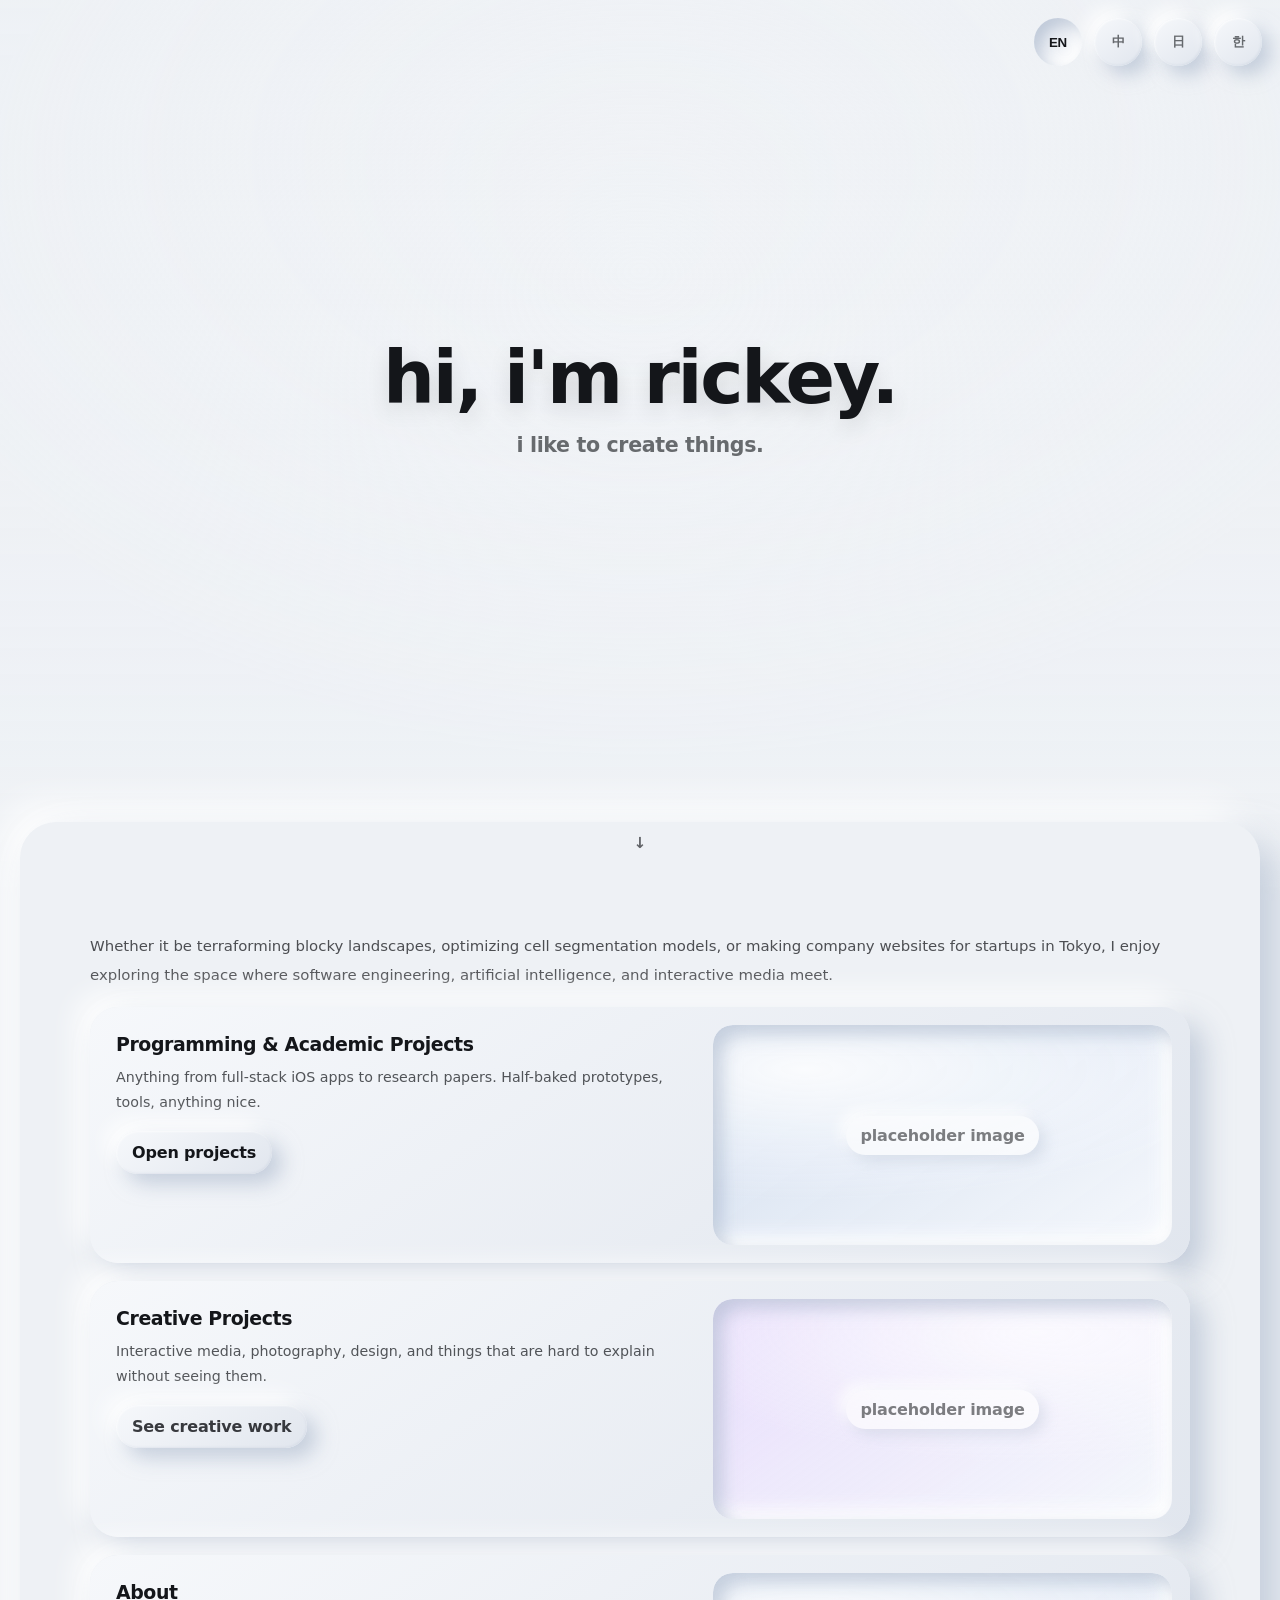
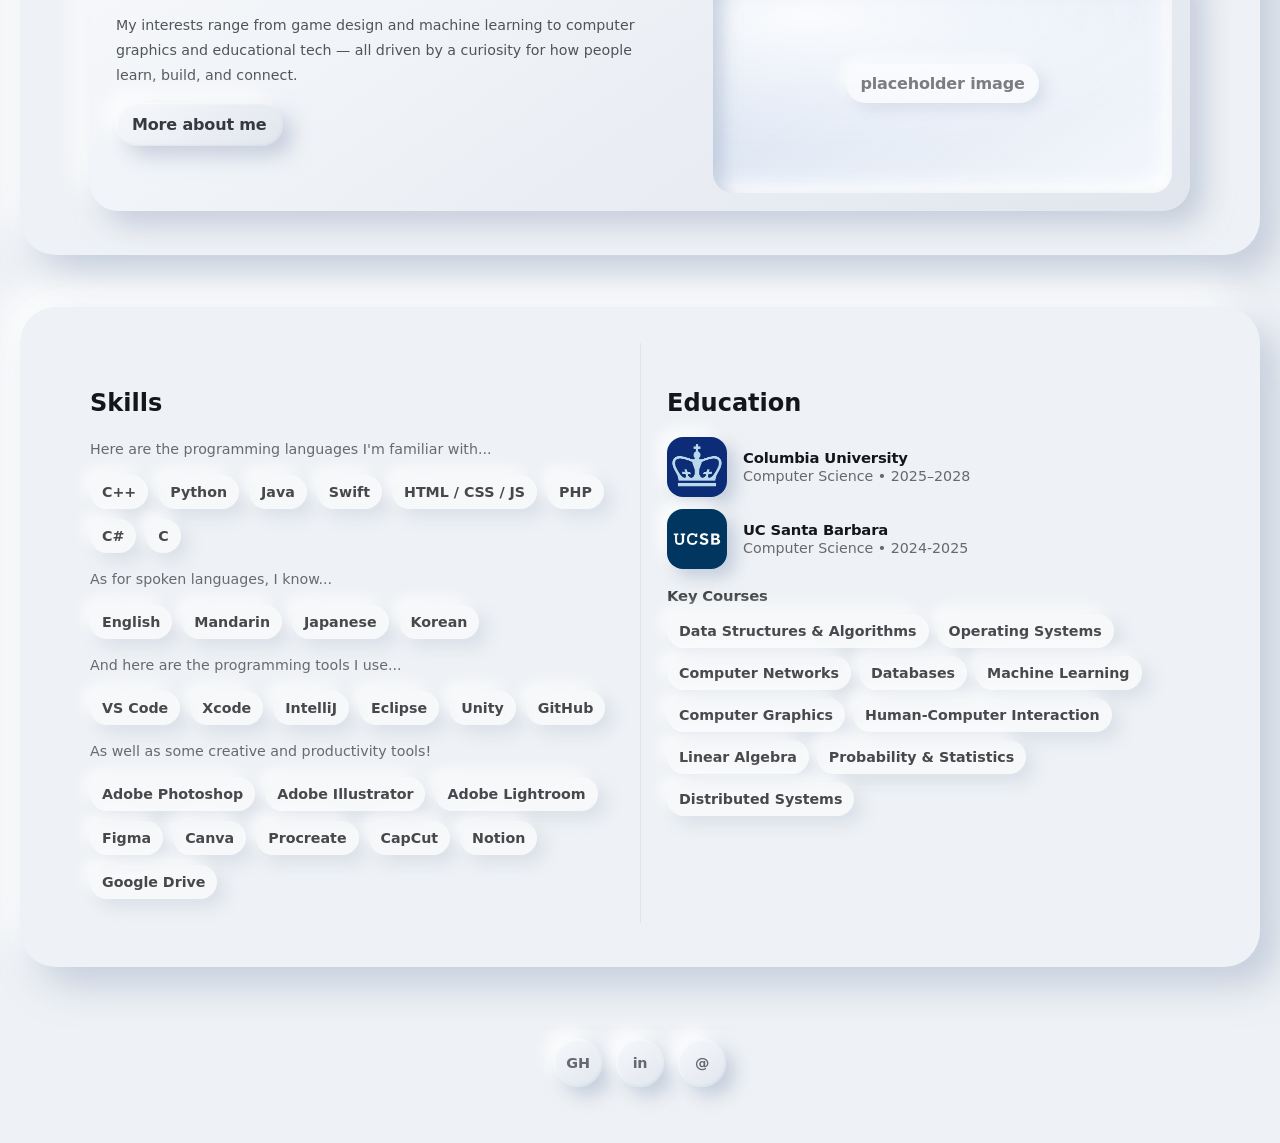
==== index.html @ 81b8e4ca "added subpages, fleshed out main content" ====
<!DOCTYPE html>
<html lang="en">
  <head>
    <meta charset="UTF-8" />
    <meta name="viewport" content="width=device-width, initial-scale=1.0" />
    <title>rickeychiu</title>
    <meta
      name="description"
      content="Rickey Chiu — creative builder and maker. Portfolio, resume, and experiments."
    />
    <link rel="stylesheet" href="style.css" />
  </head>
  <body>
    <header class="hero" style="--hero-bg-url: url('assets/hero-bg.jpg')">
      <nav class="lang-picker" aria-label="Language">
        <button class="neumorphic-circle" type="button" data-lang="en" aria-pressed="true" aria-label="English">
          EN
        </button>
        <button class="neumorphic-circle" type="button" data-lang="zh" aria-pressed="false" aria-label="中文">
          中
        </button>
        <button class="neumorphic-circle" type="button" data-lang="ja" aria-pressed="false" aria-label="日本語">
          日
        </button>
        <button class="neumorphic-circle" type="button" data-lang="ko" aria-pressed="false" aria-label="한국어">
          한
        </button>
      </nav>

      <div class="hero-image-overlay"></div>
      <div class="hero-bg" aria-hidden="true"></div>

      <div class="hero-content">
        <h1 id="hero-title">
          <span class="typewriter-text">hi, i'm rickey.</span><span class="caret"></span>
        </h1>
        <p id="hero-subtitle">i like to create things.</p>
      </div>
    </header>

    <main class="content content-primary">
      <section class="intro" aria-label="Introduction">
        <p class="intro-paragraph" data-i18n="intro">
          Whether it be terraforming blocky landscapes, optimizing cell segmentation models, or making company websites for startups in Tokyo, I
          enjoy exploring the space where software engineering, artificial intelligence, and interactive media meet.
        </p>
      </section>

      <section class="blocks" aria-label="Highlights">
        <article class="neumo-card">
          <div class="card-grid">
            <div class="card-text">
              <h2 data-i18n="progTitle">Programming & Academic Projects</h2>
              <p data-i18n="progDesc">
                Anything from full-stack iOS apps to research papers. Half-baked prototypes, tools, anything nice.
              </p>
              <a class="neumo-button" href="programmingprojects.html" data-i18n="progCta">Open projects</a>
            </div>
            <div class="card-media" aria-hidden="true">
              <div class="media-placeholder">
                <span>placeholder image</span>
              </div>
            </div>
          </div>
        </article>

        <article class="neumo-card">
          <div class="card-grid">
            <div class="card-text">
              <h2 data-i18n="creativeTitle">Creative Projects</h2>
              <p data-i18n="creativeDesc">
                Interactive media, photography, design, and things that are hard to explain without seeing them.
              </p>
              <a class="neumo-button neumo-button-secondary" href="creativeprojects.html" data-i18n="creativeCta">See creative work</a>
            </div>
            <div class="card-media" aria-hidden="true">
              <div class="media-placeholder media-placeholder-alt">
                <span>placeholder image</span>
              </div>
            </div>
          </div>
        </article>

        <article class="neumo-card">
          <div class="card-grid">
            <div class="card-text">
              <h2 data-i18n="aboutTitle">About</h2>
              <p data-i18n="aboutDesc">
                My interests range from game design and machine learning to computer graphics and educational tech — all driven by a curiosity for how people learn, build, and connect.
              </p>
              <a class="neumo-button neumo-button-secondary" href="aboutme.html" data-i18n="aboutCta">More about me</a>
            </div>
            <div class="card-media" aria-hidden="true">
              <div class="media-placeholder">
                <span>placeholder image</span>
              </div>
            </div>
          </div>
        </article>
      </section>
    </main>

    <section class="content content-secondary" aria-label="Skills and education">
      <div class="skills-grid">
        <div class="skills-col">
          <h2 data-i18n="skillsTitle">Skills</h2>
          <div class="skills-group">
            <p class="skills-note" data-i18n="progLangsTitle">Here are the programming languages I'm familiar with...</p>
            <ul class="pill-list" aria-label="Programming languages">
              <li class="pill" data-i18n="langCplusplus">C++</li>
              <li class="pill" data-i18n="langPython">Python</li>
              <li class="pill" data-i18n="langJava">Java</li>
              <li class="pill" data-i18n="langSwift">Swift</li>
              <li class="pill" data-i18n="langWeb">HTML / CSS / JS</li>
              <li class="pill" data-i18n="langPhp">PHP</li>
              <li class="pill" data-i18n="langCsharp">C#</li>
              <li class="pill" data-i18n="langC">C</li>
            </ul>
          </div>

          <div class="skills-group">
            <p class="skills-note" data-i18n="spokenTitle">As for spoken languages, I know...</p>
            <ul class="pill-list" aria-label="Spoken languages">
              <li class="pill" data-i18n="spokenEnglish">English</li>
              <li class="pill" data-i18n="spokenMandarin">Mandarin</li>
              <li class="pill" data-i18n="spokenJapanese">Japanese</li>
              <li class="pill" data-i18n="spokenKorean">Korean</li>
            </ul>
          </div>

          <div class="skills-group">
            <p class="skills-note" data-i18n="toolsTitle">And here are the programming tools I use...</p>
            <ul class="pill-list" aria-label="Programming tools">
              <li class="pill" data-i18n="toolVscode">VS Code</li>
              <li class="pill" data-i18n="toolXcode">Xcode</li>
              <li class="pill" data-i18n="toolIntellij">IntelliJ</li>
              <li class="pill" data-i18n="toolEclipse">Eclipse</li>
              <li class="pill" data-i18n="toolUnity">Unity</li>
              <li class="pill" data-i18n="toolGithub">GitHub</li>
            </ul>
          </div>

          <div class="skills-group">
            <p class="skills-note" data-i18n="creativeToolsTitle">As well as some creative and productivity tools!</p>
            <ul class="pill-list" aria-label="Creative and productivity tools">
              <li class="pill" data-i18n="toolPs">Adobe Photoshop</li>
              <li class="pill" data-i18n="toolAi">Adobe Illustrator</li>
              <li class="pill" data-i18n="toolLr">Adobe Lightroom</li>
              <li class="pill" data-i18n="toolFigma">Figma</li>
              <li class="pill" data-i18n="toolCanva">Canva</li>
              <li class="pill" data-i18n="toolProcreate">Procreate</li>
              <li class="pill" data-i18n="toolCapcut">CapCut</li>
              <li class="pill" data-i18n="toolNotion">Notion</li>
              <li class="pill" data-i18n="toolDrive">Google Drive</li>
            </ul>
          </div>
        </div>
        <div class="skills-col">
          <h2 data-i18n="educationTitle">Education</h2>
          <ul class="edu-list">
            <li>
              <div class="edu-item">
                <a
                  class="edu-icon"
                  aria-label="Columbia University"
                  href="https://www.columbia.edu/"
                  target="_blank"
                  rel="noreferrer"
                >
                  <img src="assets/columbialogo.png" alt="Columbia University logo" />
                </a>
                <div>
                  <div class="edu-title" data-i18n="edu1Title">Your University / School</div>
                  <div class="edu-meta" data-i18n="edu1Meta">Your program • 20XX–20XX</div>
                </div>
              </div>
            </li>
            <li>
              <div class="edu-item">
                <a
                  class="edu-icon"
                  aria-label="UC Santa Barbara"
                  href="https://www.ucsb.edu/"
                  target="_blank"
                  rel="noreferrer"
                >
                  <img src="assets/ucsblogo.png" alt="UC Santa Barbara logo" />
                </a>
                <div>
                  <div class="edu-title" data-i18n="edu2Title">Exchange / Program / Bootcamp</div>
                  <div class="edu-meta" data-i18n="edu2Meta">Focus area • 20XX</div>
                </div>
              </div>
            </li>
          </ul>
          <h3 class="edu-courses-title" data-i18n="coursesTitle">Key Courses</h3>
          <ul class="pill-list course-list" aria-label="Key courses">
            <li class="pill" data-i18n="course1">Data Structures & Algorithms</li>
            <li class="pill" data-i18n="course2">Operating Systems</li>
            <li class="pill" data-i18n="course3">Computer Networks</li>
            <li class="pill" data-i18n="course4">Databases</li>
            <li class="pill" data-i18n="course5">Machine Learning</li>
            <li class="pill" data-i18n="course6">Computer Graphics</li>
            <li class="pill" data-i18n="course7">Human-Computer Interaction</li>
            <li class="pill" data-i18n="course8">Linear Algebra</li>
            <li class="pill" data-i18n="course9">Probability & Statistics</li>
            <li class="pill" data-i18n="course10">Distributed Systems</li>
          </ul>
        </div>
      </div>
    </section>

    <footer class="behind-footer" aria-label="Links">
      <a
        class="neumorphic-circle"
        href="https://github.com/rickeychiu"
        target="_blank"
        rel="noreferrer"
        aria-label="GitHub"
        title="GitHub"
      >
        GH
      </a>
      <a
        class="neumorphic-circle"
        href="https://www.linkedin.com/in/rickeychiu/"
        target="_blank"
        rel="noreferrer"
        aria-label="LinkedIn"
        title="LinkedIn"
      >
        in
      </a>
      <a
        class="neumorphic-circle"
        href="mailto:you@example.com"
        aria-label="Email"
        title="Email"
      >
        @
      </a>
    </footer>

    <div id="viewport">
      <div id="map"></div>
    </div>

    <script src="script.js"></script>
  </body>
</html>
---- style.css ----
:root {
  /* Light mode base (easier to design/extend) */
  --bg: #eef1f5;
  --surface: #eef1f5;

  /* Classic soft neumorphism shadow pair (light mode) */
  --shadow-dark: rgba(163, 177, 198, 0.55);
  --shadow-light: rgba(255, 255, 255, 0.9);

  --text: #14161a;
  --muted: rgba(20, 22, 26, 0.62);
  --ring: rgba(20, 22, 26, 0.25);
  --font-adjust-display: 0.52;
  --font-adjust-body: 0.5;

  /* Typography (Apple-y San Francisco system stack) */
  --font-sans: -apple-system, BlinkMacSystemFont, "SF Pro Text", system-ui,
    "Segoe UI", Roboto, Helvetica, Arial, "Apple Color Emoji", "Segoe UI Emoji";
  --font-display: -apple-system, BlinkMacSystemFont, "SF Pro Display", "SF Pro Text",
    system-ui, "Segoe UI", Roboto, Helvetica, Arial, "Apple Color Emoji",
    "Segoe UI Emoji";
}

*,
*::before,
*::after {
  box-sizing: border-box;
}

html,
body {
  height: 100%;
}

body {
  margin: 0;
  background: var(--bg);
  color: var(--text);
  font-family: var(--font-sans);
  overflow-x: hidden;
  overscroll-behavior-y: none;
}

/* --- Hero --- */
.hero {
  --hero-bg-url: none;
  position: relative;
  min-height: 100vh;
  width: 100%;
  display: grid;
  place-items: center;
  padding: 8vh 6vw;
  overflow: hidden;
  padding-bottom: calc(8vh + 90px);
}

.hero-bg {
  position: fixed;
  inset: 0;
  background-image: var(--hero-bg-url);
  background-size: cover;
  background-position: center;
  z-index: -2;
  transform: scale(1.03);
  filter: grayscale(12%) contrast(1.12) brightness(1.02) saturate(1.08);
}

.hero-image-overlay {
  position: fixed;
  inset: 0;
  z-index: -1;
  background:
    radial-gradient(80% 80% at 50% 30%, rgba(255, 255, 255, 0.14) 0%, rgba(238, 241, 245, 0.78) 68%),
    linear-gradient(to bottom, rgba(238, 241, 245, 0.18), rgba(238, 241, 245, 0.86));
}

.hero-content {
  text-align: center;
  /* Was 18ch (super narrow); give it room so title/subtitle stay as two lines */
  max-width: min(52rem, 92vw);
}

.hero-content h1 {
  margin: 0;
  font-weight: 720;
  letter-spacing: -0.03em;
  font-size: clamp(3rem, 6vw, 5rem);
  line-height: 1.03;
  text-shadow: 0 8px 22px rgba(0, 0, 0, 0.12);
  text-wrap: balance;
  font-family: var(--font-display);
  position: relative;
  display: inline-block;
  font-variant-east-asian: proportional-width;
  font-feature-settings: "palt";
  font-size-adjust: var(--font-adjust-display);
}

.hero-content p {
  margin: 16px 0 0;
  font-size: clamp(1.1rem, 2vw, 1.5rem);
  color: var(--muted);
  letter-spacing: -0.015em;
  text-wrap: balance;
  font-family: var(--font-sans);
  font-weight: 650;
  min-height: 1.6em; /* prevents vertical jump between language lengths */
  transition: opacity 360ms ease;
  font-variant-east-asian: proportional-width; /* keep CJK punctuation from widening */
  font-feature-settings: "palt";
  font-size-adjust: var(--font-adjust-body);
}

.typewriter-text {
  display: inline-block;
}

.caret {
  position: absolute;
  left: 100%;
  bottom: 0.08em;
  width: 2px;
  height: 1.05em;
  background: currentColor;
  margin-left: 6px;
  animation: blink 1s steps(1) infinite;
  vertical-align: text-bottom;
  pointer-events: none;
  visibility: hidden;
  opacity: 0;
  animation-play-state: paused;
}

@keyframes blink {
  50% {
    opacity: 0;
  }
}

.fade-out {
  opacity: 0;
}

.fade-in {
  opacity: 1;
}

/* --- Intro section (below hero) --- */
.intro {
  max-width: 1100px;
  margin: 0 auto 18px;
}

.intro-paragraph {
  margin: 0;
  max-width: 100%;
  font-size: clamp(1.02rem, 1.35vw, 1.16rem);
  line-height: 1.65;
  color: rgba(20, 22, 26, 0.74);
  text-align: left;
  font-size-adjust: var(--font-adjust-body);
}

/* --- Neumorphic buttons --- */
.neumo-button {
  display: inline-flex;
  align-items: center;
  justify-content: center;
  gap: 10px;
  padding: 12px 16px;
  border-radius: 999px;
  text-decoration: none;
  color: var(--text);
  font-weight: 650;
  letter-spacing: -0.01em;
  background: linear-gradient(145deg, #f6f8fb, #e1e6ee);
  box-shadow:
    10px 10px 20px var(--shadow-dark),
    -10px -10px 20px var(--shadow-light),
    inset 1px 1px 2px rgba(255, 255, 255, 0.7),
    inset -1px -1px 2px rgba(163, 177, 198, 0.16);
  transition: transform 140ms ease, box-shadow 140ms ease, filter 140ms ease;
}

.neumo-button:hover {
  transform: translateY(-1px);
  box-shadow:
    12px 12px 24px var(--shadow-dark),
    -12px -12px 24px var(--shadow-light),
    inset 1px 1px 2px rgba(255, 255, 255, 0.74),
    inset -1px -1px 2px rgba(163, 177, 198, 0.16);
}

.neumo-button:active {
  transform: translateY(0);
  box-shadow:
    inset 8px 8px 16px var(--shadow-dark),
    inset -8px -8px 16px var(--shadow-light);
}

.neumo-button:focus-visible {
  outline: 2px solid var(--ring);
  outline-offset: 3px;
}

.neumo-button-secondary {
  color: rgba(20, 22, 26, 0.84);
  filter: saturate(0.98);
}

/* --- Content blocks (two-column neumorphic cards) --- */
.content {
  position: relative;
  z-index: 5;

  /* Pull the body "surface" up over the hero so the hero feels behind it */
  width: min(1240px, calc(100% - 32px));
  margin: -78px auto 52px;
  padding: 56px clamp(18px, 4vw, 44px) 44px;

  border-radius: 36px;
  background: var(--surface);
  box-shadow:
    18px 18px 36px var(--shadow-dark),
    -18px -18px 36px var(--shadow-light);
}

.content-primary {
  /* Make the surface "peek" without showing text at initial load */
  padding-top: 110px;
}

.content-primary::after {
  content: "↓";
  position: absolute;
  top: 8px;
  left: 50%;
  transform: translateX(-50%);
  padding: 4px;
  border-radius: 8px;
  background: transparent;
  box-shadow: none;
  color: rgba(20, 22, 26, 0.65);
  font-weight: 720;
  letter-spacing: -0.02em;
  font-size: 0.95rem;
}

.content-secondary {
  margin: 0 auto 72px;
  padding-top: 36px;
}

@media (max-width: 520px) {
  .content {
    width: calc(100% - 22px);
    border-radius: 28px;
    margin-top: -64px;
  }

  .content-primary {
    padding-top: 96px;
  }
}

/* --- Footer links (behind surface) --- */
.behind-footer {
  position: relative;
  z-index: 1;
  display: flex;
  justify-content: center;
  gap: 14px;
  padding: 0 16px 56px;
}

.behind-footer .neumorphic-circle {
  text-decoration: none;
  font-size: 0.9rem;
}

.blocks {
  max-width: 1100px;
  margin: 0 auto;
  display: grid;
  gap: 18px;
}

.neumo-card {
  border-radius: 28px;
  background: linear-gradient(145deg, #f6f8fb, #e1e6ee);
  box-shadow:
    14px 14px 28px var(--shadow-dark),
    -14px -14px 28px var(--shadow-light);
  overflow: hidden;
}

.card-grid {
  display: grid;
  grid-template-columns: 1.1fr 0.9fr;
  gap: 0;
  align-items: stretch;
}

.card-text {
  padding: 26px 26px 24px;
  text-align: left;
}

.card-text h2 {
  margin: 0 0 10px;
  font-size: 1.25rem;
  letter-spacing: -0.02em;
  font-size-adjust: var(--font-adjust-display);
}

.card-text p {
  margin: 0 0 16px;
  color: rgba(20, 22, 26, 0.72);
  line-height: 1.55;
  font-size-adjust: var(--font-adjust-body);
}

.card-media {
  padding: 18px;
  display: grid;
  place-items: center;
}

.media-placeholder {
  width: 100%;
  height: 220px;
  border-radius: 20px;
  display: grid;
  place-items: center;
  color: rgba(20, 22, 26, 0.55);
  font-weight: 650;
  letter-spacing: -0.01em;
  background:
    radial-gradient(800px 240px at 20% 20%, rgba(255, 255, 255, 0.85), rgba(255, 255, 255, 0) 55%),
    linear-gradient(145deg, rgba(210, 222, 240, 0.9), rgba(245, 248, 252, 0.95));
  box-shadow:
    inset 9px 9px 18px var(--shadow-dark),
    inset -9px -9px 18px var(--shadow-light);
}

.media-placeholder-alt {
  background:
    radial-gradient(700px 240px at 70% 15%, rgba(255, 255, 255, 0.75), rgba(255, 255, 255, 0) 55%),
    linear-gradient(145deg, rgba(232, 216, 255, 0.7), rgba(245, 248, 252, 0.96));
}

.media-placeholder span {
  padding: 10px 14px;
  border-radius: 999px;
  background: rgba(255, 255, 255, 0.62);
  box-shadow:
    6px 6px 14px rgba(163, 177, 198, 0.28),
    -6px -6px 14px rgba(255, 255, 255, 0.8);
}

@media (max-width: 860px) {
  .card-grid {
    grid-template-columns: 1fr;
  }

  .card-media {
    padding-top: 0;
  }

  .media-placeholder {
    height: 200px;
  }
}

.skills-grid {
  display: grid;
  grid-template-columns: 1fr 1fr;
}

.skills-col {
  padding: 26px 26px 24px;
  text-align: left;
}

.skills-col + .skills-col {
  border-left: 1px solid rgba(20, 22, 26, 0.06);
}

.skills-group + .skills-group {
  margin-top: 14px;
}

.skills-note {
  margin: 8px 0 14px;
  color: rgba(20, 22, 26, 0.62);
  line-height: 1.5;
  font-size-adjust: var(--font-adjust-body);
}

.pill-list {
  margin: 0;
  padding: 0;
  list-style: none;
  display: flex;
  flex-wrap: wrap;
  gap: 10px;
}

.pill {
  padding: 9px 12px;
  border-radius: 999px;
  font-weight: 650;
  color: rgba(20, 22, 26, 0.78);
  background: rgba(255, 255, 255, 0.55);
  box-shadow:
    8px 8px 16px rgba(163, 177, 198, 0.26),
    -8px -8px 16px rgba(255, 255, 255, 0.75);
  font-size-adjust: var(--font-adjust-body);
}

.edu-list {
  margin: 0;
  padding: 0;
  list-style: none;
  display: grid;
  gap: 12px;
}

.edu-item {
  display: grid;
  grid-template-columns: auto 1fr;
  gap: 16px;
  align-items: center;
}

.edu-icon {
  border: none;
  width: 60px;
  height: 60px;
  border-radius: 16px;
  background: linear-gradient(145deg, #f6f8fb, #e1e6ee);
  box-shadow:
    8px 8px 16px var(--shadow-dark),
    -8px -8px 16px var(--shadow-light),
    inset 1px 1px 2px rgba(255, 255, 255, 0.7),
    inset -1px -1px 2px rgba(163, 177, 198, 0.16);
  display: grid;
  place-items: center;
  overflow: hidden;
  text-decoration: none;
  padding: 0;
  transition: transform 140ms ease, box-shadow 140ms ease;
}

.edu-icon:hover {
  transform: translateY(-1px);
  box-shadow:
    10px 10px 18px var(--shadow-dark),
    -10px -10px 18px var(--shadow-light),
    inset 1px 1px 2px rgba(255, 255, 255, 0.72),
    inset -1px -1px 2px rgba(163, 177, 198, 0.16);
}

.edu-icon:active {
  transform: translateY(0);
  box-shadow:
    inset 7px 7px 14px var(--shadow-dark),
    inset -7px -7px 14px var(--shadow-light);
}

.edu-icon img {
  width: 100%;
  height: 100%;
  object-fit: cover;
  filter: drop-shadow(0 2px 4px rgba(0, 0, 0, 0.12));
}

.edu-title {
  font-weight: 750;
  letter-spacing: -0.01em;
  font-size-adjust: var(--font-adjust-display);
}

.edu-meta {
  margin-top: 2px;
  color: rgba(20, 22, 26, 0.62);
  font-size-adjust: var(--font-adjust-body);
}

.edu-courses-title {
  margin: 18px 0 10px;
  font-size: 1rem;
  font-weight: 720;
  letter-spacing: -0.01em;
  color: rgba(20, 22, 26, 0.82);
  font-size-adjust: var(--font-adjust-display);
}

.course-list {
  gap: 8px;
}

@media (max-width: 860px) {
  .skills-grid {
    grid-template-columns: 1fr;
  }

  .skills-col + .skills-col {
    border-left: 0;
    border-top: 1px solid rgba(20, 22, 26, 0.06);
  }
}

/* --- Language picker --- */
.lang-picker {
  position: fixed;
  top: 18px;
  right: 18px;
  z-index: 100;
  display: flex;
  gap: 12px;
}

.neumorphic-circle {
  width: 48px;
  height: 48px;
  border-radius: 999px;
  border: 0;
  /* Slight gradient removes the "cylinder" look and feels more like a soft pill */
  background: linear-gradient(145deg, #f6f8fb, #e1e6ee);
  color: var(--muted);
  font-weight: 700;
  letter-spacing: -0.02em;
  cursor: pointer;
  -webkit-tap-highlight-color: transparent;

  /* Outer + tiny inner highlights = smoother “raised” shape */
  box-shadow:
    9px 9px 18px var(--shadow-dark),
    -9px -9px 18px var(--shadow-light),
    inset 1px 1px 2px rgba(255, 255, 255, 0.7),
    inset -1px -1px 2px rgba(163, 177, 198, 0.18);
  display: grid;
  place-items: center;
  transition: transform 140ms ease, box-shadow 140ms ease, color 140ms ease;
}

.neumorphic-circle:hover {
  color: var(--text);
  box-shadow:
    11px 11px 22px var(--shadow-dark),
    -11px -11px 22px var(--shadow-light),
    inset 1px 1px 2px rgba(255, 255, 255, 0.75),
    inset -1px -1px 2px rgba(163, 177, 198, 0.18);
}

.neumorphic-circle:active {
  transform: scale(0.96);
  background: linear-gradient(145deg, #e1e6ee, #f6f8fb);
  box-shadow:
    inset 7px 7px 14px var(--shadow-dark),
    inset -7px -7px 14px var(--shadow-light);
  color: var(--text);
}

.neumorphic-circle[aria-pressed="true"] {
  color: var(--text);
  background: linear-gradient(145deg, #e1e6ee, #f6f8fb);
  box-shadow:
    inset 7px 7px 14px var(--shadow-dark),
    inset -7px -7px 14px var(--shadow-light);
}

.neumorphic-circle:focus-visible {
  outline: 2px solid var(--ring);
  outline-offset: 3px;
}

@media (prefers-reduced-motion: reduce) {
  .neumorphic-circle {
    transition: none;
  }
}

/* --- Placeholder for your future draggable schematic --- */
#viewport {
  height: 0;
  min-height: 0;
  width: 100%;
  overflow: hidden;
}

#map {
  display: none;
}
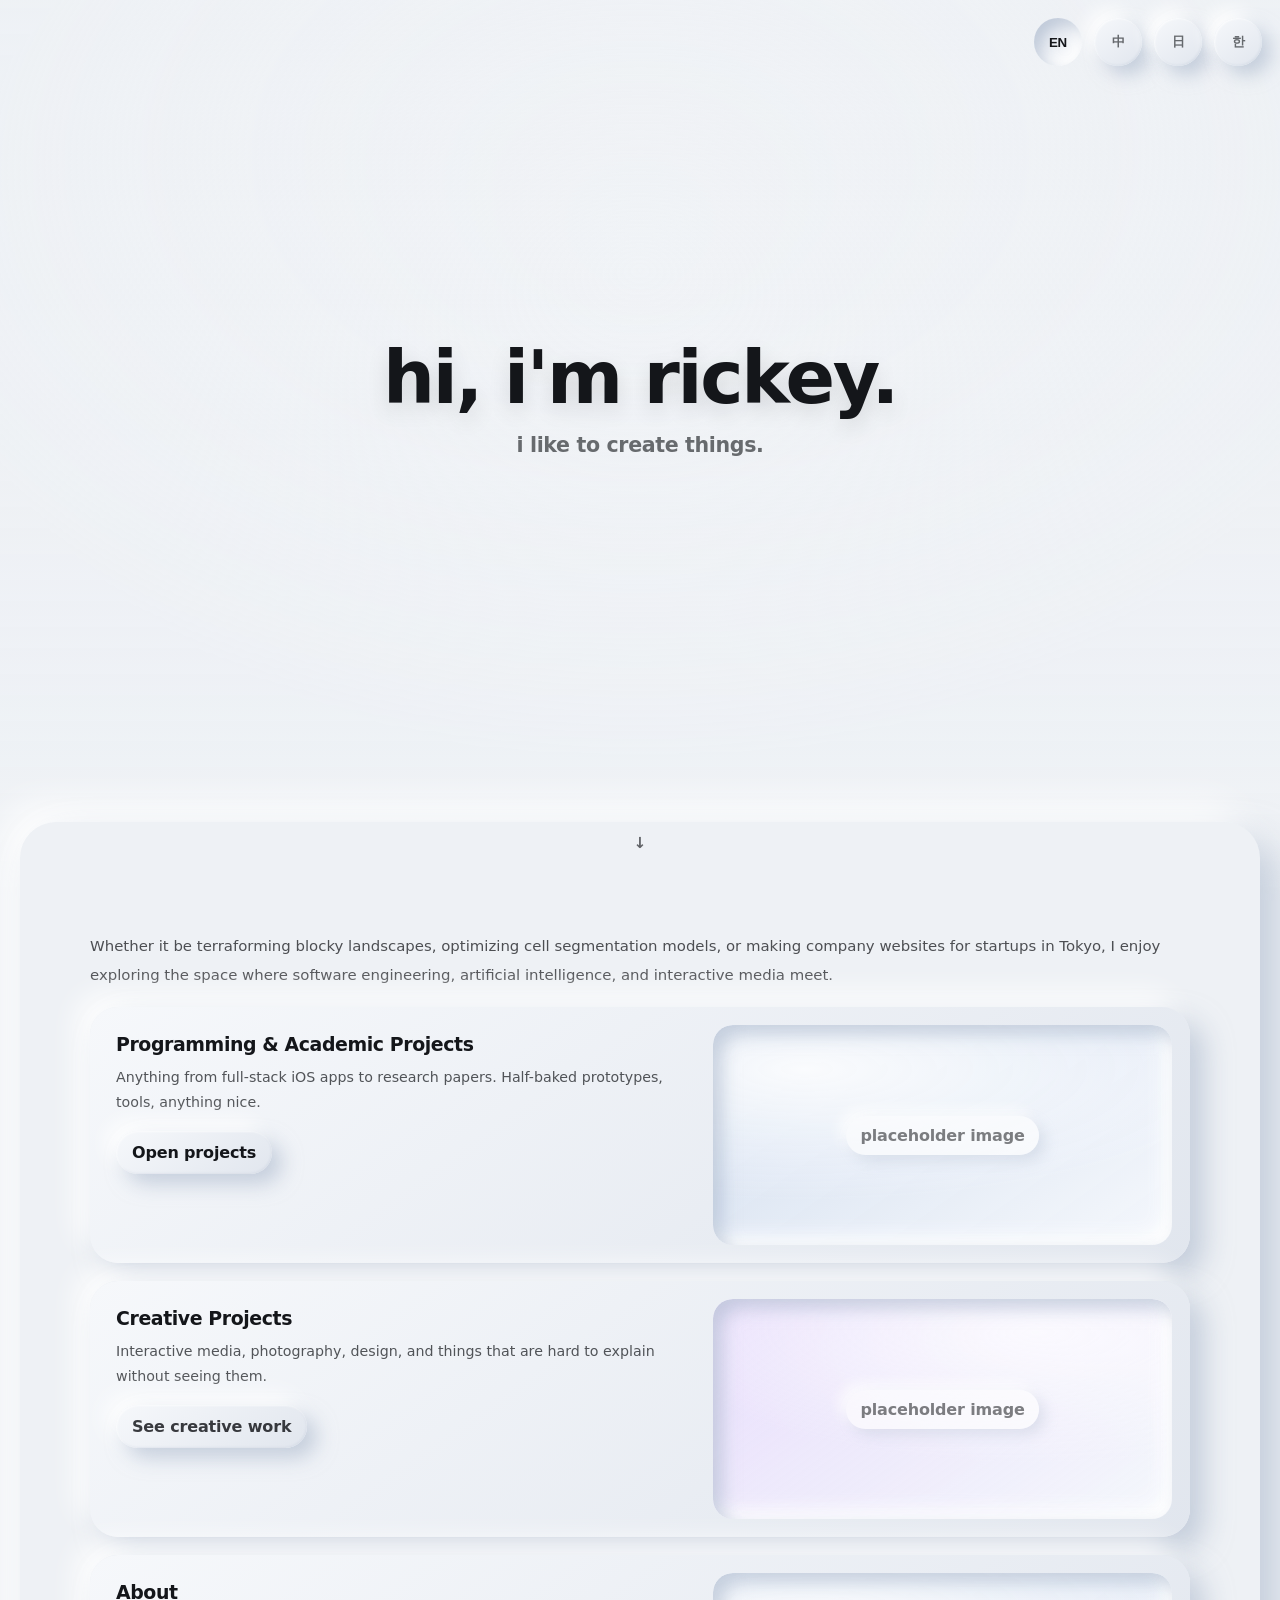
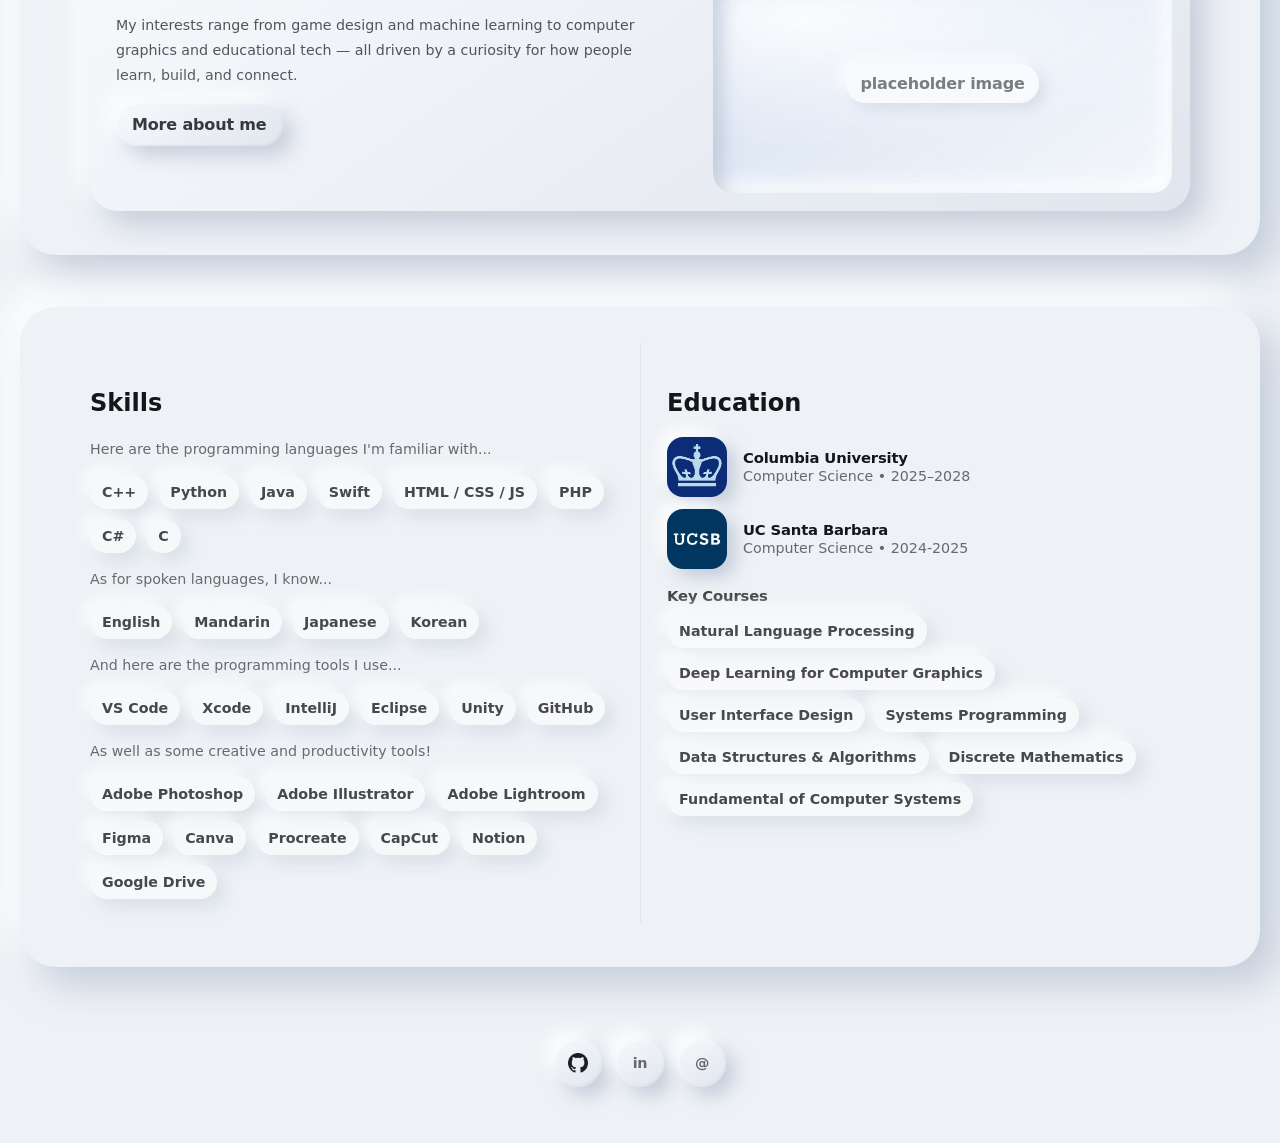
==== commit 6bdcefdb: "fleshed out pgaes" ====
--- a/index.html
+++ b/index.html
@@ -1,250 +1,226 @@
 <!DOCTYPE html>
 <html lang="en">
-  <head>
-    <meta charset="UTF-8" />
-    <meta name="viewport" content="width=device-width, initial-scale=1.0" />
-    <title>rickeychiu</title>
-    <meta
-      name="description"
-      content="Rickey Chiu — creative builder and maker. Portfolio, resume, and experiments."
-    />
-    <link rel="stylesheet" href="style.css" />
-  </head>
-  <body>
-    <header class="hero" style="--hero-bg-url: url('assets/hero-bg.jpg')">
-      <nav class="lang-picker" aria-label="Language">
-        <button class="neumorphic-circle" type="button" data-lang="en" aria-pressed="true" aria-label="English">
-          EN
-        </button>
-        <button class="neumorphic-circle" type="button" data-lang="zh" aria-pressed="false" aria-label="中文">
-          中
-        </button>
-        <button class="neumorphic-circle" type="button" data-lang="ja" aria-pressed="false" aria-label="日本語">
-          日
-        </button>
-        <button class="neumorphic-circle" type="button" data-lang="ko" aria-pressed="false" aria-label="한국어">
-          한
-        </button>
-      </nav>
-
-      <div class="hero-image-overlay"></div>
-      <div class="hero-bg" aria-hidden="true"></div>
-
-      <div class="hero-content">
-        <h1 id="hero-title">
-          <span class="typewriter-text">hi, i'm rickey.</span><span class="caret"></span>
-        </h1>
-        <p id="hero-subtitle">i like to create things.</p>
+
+<head>
+  <meta charset="UTF-8" />
+  <meta name="viewport" content="width=device-width, initial-scale=1.0" />
+  <title>rickeychiu</title>
+  <meta name="description" content="Rickey Chiu — creative builder and maker. Portfolio, resume, and experiments." />
+  <link rel="stylesheet" href="style.css" />
+</head>
+
+<body>
+  <header class="hero" style="--hero-bg-url: url('assets/hero-bg.jpg')">
+    <nav class="lang-picker" aria-label="Language">
+      <button class="neumorphic-circle" type="button" data-lang="en" aria-pressed="true" aria-label="English">
+        EN
+      </button>
+      <button class="neumorphic-circle" type="button" data-lang="zh" aria-pressed="false" aria-label="中文">
+        中
+      </button>
+      <button class="neumorphic-circle" type="button" data-lang="ja" aria-pressed="false" aria-label="日本語">
+        日
+      </button>
+      <button class="neumorphic-circle" type="button" data-lang="ko" aria-pressed="false" aria-label="한국어">
+        한
+      </button>
+    </nav>
+
+    <div class="hero-image-overlay"></div>
+    <div class="hero-bg" aria-hidden="true"></div>
+
+    <div class="hero-content">
+      <h1 id="hero-title">
+        <span class="typewriter-text">hi, i'm rickey.</span><span class="caret"></span>
+      </h1>
+      <p id="hero-subtitle">i like to create things.</p>
+    </div>
+  </header>
+
+  <main class="content content-primary">
+    <section class="intro" aria-label="Introduction">
+      <p class="intro-paragraph" data-i18n="intro">
+        Whether it be terraforming blocky landscapes, optimizing cell segmentation models, or making company websites
+        for startups in Tokyo, I
+        enjoy exploring the space where software engineering, artificial intelligence, and interactive media meet.
+      </p>
+    </section>
+
+    <section class="blocks" aria-label="Highlights">
+      <article class="neumo-card">
+        <div class="card-grid">
+          <div class="card-text">
+            <h2 data-i18n="progTitle">Programming & Academic Projects</h2>
+            <p data-i18n="progDesc">
+              Anything from full-stack iOS apps to research papers. Half-baked prototypes, tools, anything nice.
+            </p>
+            <a class="neumo-button" href="programmingprojects.html" data-i18n="progCta">Open projects</a>
+          </div>
+          <div class="card-media" aria-hidden="true">
+            <div class="media-placeholder">
+              <span>placeholder image</span>
+            </div>
+          </div>
+        </div>
+      </article>
+
+      <article class="neumo-card">
+        <div class="card-grid">
+          <div class="card-text">
+            <h2 data-i18n="creativeTitle">Creative Projects</h2>
+            <p data-i18n="creativeDesc">
+              Interactive media, photography, design, and things that are hard to explain without seeing them.
+            </p>
+            <a class="neumo-button neumo-button-secondary" href="creativeprojects.html" data-i18n="creativeCta">See
+              creative work</a>
+          </div>
+          <div class="card-media" aria-hidden="true">
+            <div class="media-placeholder media-placeholder-alt">
+              <span>placeholder image</span>
+            </div>
+          </div>
+        </div>
+      </article>
+
+      <article class="neumo-card">
+        <div class="card-grid">
+          <div class="card-text">
+            <h2 data-i18n="aboutTitle">About</h2>
+            <p data-i18n="aboutDesc">
+              My interests range from game design and machine learning to computer graphics and educational tech — all
+              driven by a curiosity for how people learn, build, and connect.
+            </p>
+            <a class="neumo-button neumo-button-secondary" href="aboutme.html" data-i18n="aboutCta">More about me</a>
+          </div>
+          <div class="card-media" aria-hidden="true">
+            <div class="media-placeholder">
+              <span>placeholder image</span>
+            </div>
+          </div>
+        </div>
+      </article>
+    </section>
+  </main>
+
+  <section class="content content-secondary" aria-label="Skills and education">
+    <div class="skills-grid">
+      <div class="skills-col">
+        <h2 data-i18n="skillsTitle">Skills</h2>
+        <div class="skills-group">
+          <p class="skills-note" data-i18n="progLangsTitle">Here are the programming languages I'm familiar with...</p>
+          <ul class="pill-list" aria-label="Programming languages">
+            <li class="pill" data-i18n="langCplusplus">C++</li>
+            <li class="pill" data-i18n="langPython">Python</li>
+            <li class="pill" data-i18n="langJava">Java</li>
+            <li class="pill" data-i18n="langSwift">Swift</li>
+            <li class="pill" data-i18n="langWeb">HTML / CSS / JS</li>
+            <li class="pill" data-i18n="langPhp">PHP</li>
+            <li class="pill" data-i18n="langCsharp">C#</li>
+            <li class="pill" data-i18n="langC">C</li>
+          </ul>
+        </div>
+
+        <div class="skills-group">
+          <p class="skills-note" data-i18n="spokenTitle">As for spoken languages, I know...</p>
+          <ul class="pill-list" aria-label="Spoken languages">
+            <li class="pill" data-i18n="spokenEnglish">English</li>
+            <li class="pill" data-i18n="spokenMandarin">Mandarin</li>
+            <li class="pill" data-i18n="spokenJapanese">Japanese</li>
+            <li class="pill" data-i18n="spokenKorean">Korean</li>
+          </ul>
+        </div>
+
+        <div class="skills-group">
+          <p class="skills-note" data-i18n="toolsTitle">And here are the programming tools I use...</p>
+          <ul class="pill-list" aria-label="Programming tools">
+            <li class="pill" data-i18n="toolVscode">VS Code</li>
+            <li class="pill" data-i18n="toolXcode">Xcode</li>
+            <li class="pill" data-i18n="toolIntellij">IntelliJ</li>
+            <li class="pill" data-i18n="toolEclipse">Eclipse</li>
+            <li class="pill" data-i18n="toolUnity">Unity</li>
+            <li class="pill" data-i18n="toolGithub">GitHub</li>
+          </ul>
+        </div>
+
+        <div class="skills-group">
+          <p class="skills-note" data-i18n="creativeToolsTitle">As well as some creative and productivity tools!</p>
+          <ul class="pill-list" aria-label="Creative and productivity tools">
+            <li class="pill" data-i18n="toolPs">Adobe Photoshop</li>
+            <li class="pill" data-i18n="toolAi">Adobe Illustrator</li>
+            <li class="pill" data-i18n="toolLr">Adobe Lightroom</li>
+            <li class="pill" data-i18n="toolFigma">Figma</li>
+            <li class="pill" data-i18n="toolCanva">Canva</li>
+            <li class="pill" data-i18n="toolProcreate">Procreate</li>
+            <li class="pill" data-i18n="toolCapcut">CapCut</li>
+            <li class="pill" data-i18n="toolNotion">Notion</li>
+            <li class="pill" data-i18n="toolDrive">Google Drive</li>
+          </ul>
+        </div>
       </div>
-    </header>
-
-    <main class="content content-primary">
-      <section class="intro" aria-label="Introduction">
-        <p class="intro-paragraph" data-i18n="intro">
-          Whether it be terraforming blocky landscapes, optimizing cell segmentation models, or making company websites for startups in Tokyo, I
-          enjoy exploring the space where software engineering, artificial intelligence, and interactive media meet.
-        </p>
-      </section>
-
-      <section class="blocks" aria-label="Highlights">
-        <article class="neumo-card">
-          <div class="card-grid">
-            <div class="card-text">
-              <h2 data-i18n="progTitle">Programming & Academic Projects</h2>
-              <p data-i18n="progDesc">
-                Anything from full-stack iOS apps to research papers. Half-baked prototypes, tools, anything nice.
-              </p>
-              <a class="neumo-button" href="programmingprojects.html" data-i18n="progCta">Open projects</a>
-            </div>
-            <div class="card-media" aria-hidden="true">
-              <div class="media-placeholder">
-                <span>placeholder image</span>
+      <div class="skills-col">
+        <h2 data-i18n="educationTitle">Education</h2>
+        <ul class="edu-list">
+          <li>
+            <div class="edu-item">
+              <a class="edu-icon" aria-label="Columbia University" href="https://www.columbia.edu/" target="_blank"
+                rel="noreferrer">
+                <img src="assets/columbialogo.png" alt="Columbia University logo" />
+              </a>
+              <div>
+                <div class="edu-title" data-i18n="edu1Title">Your University / School</div>
+                <div class="edu-meta" data-i18n="edu1Meta">Your program • 20XX–20XX</div>
               </div>
             </div>
-          </div>
-        </article>
-
-        <article class="neumo-card">
-          <div class="card-grid">
-            <div class="card-text">
-              <h2 data-i18n="creativeTitle">Creative Projects</h2>
-              <p data-i18n="creativeDesc">
-                Interactive media, photography, design, and things that are hard to explain without seeing them.
-              </p>
-              <a class="neumo-button neumo-button-secondary" href="creativeprojects.html" data-i18n="creativeCta">See creative work</a>
-            </div>
-            <div class="card-media" aria-hidden="true">
-              <div class="media-placeholder media-placeholder-alt">
-                <span>placeholder image</span>
+          </li>
+          <li>
+            <div class="edu-item">
+              <a class="edu-icon" aria-label="UC Santa Barbara" href="https://www.ucsb.edu/" target="_blank"
+                rel="noreferrer">
+                <img src="assets/ucsblogo.png" alt="UC Santa Barbara logo" />
+              </a>
+              <div>
+                <div class="edu-title" data-i18n="edu2Title">Exchange / Program / Bootcamp</div>
+                <div class="edu-meta" data-i18n="edu2Meta">Focus area • 20XX</div>
               </div>
             </div>
-          </div>
-        </article>
-
-        <article class="neumo-card">
-          <div class="card-grid">
-            <div class="card-text">
-              <h2 data-i18n="aboutTitle">About</h2>
-              <p data-i18n="aboutDesc">
-                My interests range from game design and machine learning to computer graphics and educational tech — all driven by a curiosity for how people learn, build, and connect.
-              </p>
-              <a class="neumo-button neumo-button-secondary" href="aboutme.html" data-i18n="aboutCta">More about me</a>
-            </div>
-            <div class="card-media" aria-hidden="true">
-              <div class="media-placeholder">
-                <span>placeholder image</span>
-              </div>
-            </div>
-          </div>
-        </article>
-      </section>
-    </main>
-
-    <section class="content content-secondary" aria-label="Skills and education">
-      <div class="skills-grid">
-        <div class="skills-col">
-          <h2 data-i18n="skillsTitle">Skills</h2>
-          <div class="skills-group">
-            <p class="skills-note" data-i18n="progLangsTitle">Here are the programming languages I'm familiar with...</p>
-            <ul class="pill-list" aria-label="Programming languages">
-              <li class="pill" data-i18n="langCplusplus">C++</li>
-              <li class="pill" data-i18n="langPython">Python</li>
-              <li class="pill" data-i18n="langJava">Java</li>
-              <li class="pill" data-i18n="langSwift">Swift</li>
-              <li class="pill" data-i18n="langWeb">HTML / CSS / JS</li>
-              <li class="pill" data-i18n="langPhp">PHP</li>
-              <li class="pill" data-i18n="langCsharp">C#</li>
-              <li class="pill" data-i18n="langC">C</li>
-            </ul>
-          </div>
-
-          <div class="skills-group">
-            <p class="skills-note" data-i18n="spokenTitle">As for spoken languages, I know...</p>
-            <ul class="pill-list" aria-label="Spoken languages">
-              <li class="pill" data-i18n="spokenEnglish">English</li>
-              <li class="pill" data-i18n="spokenMandarin">Mandarin</li>
-              <li class="pill" data-i18n="spokenJapanese">Japanese</li>
-              <li class="pill" data-i18n="spokenKorean">Korean</li>
-            </ul>
-          </div>
-
-          <div class="skills-group">
-            <p class="skills-note" data-i18n="toolsTitle">And here are the programming tools I use...</p>
-            <ul class="pill-list" aria-label="Programming tools">
-              <li class="pill" data-i18n="toolVscode">VS Code</li>
-              <li class="pill" data-i18n="toolXcode">Xcode</li>
-              <li class="pill" data-i18n="toolIntellij">IntelliJ</li>
-              <li class="pill" data-i18n="toolEclipse">Eclipse</li>
-              <li class="pill" data-i18n="toolUnity">Unity</li>
-              <li class="pill" data-i18n="toolGithub">GitHub</li>
-            </ul>
-          </div>
-
-          <div class="skills-group">
-            <p class="skills-note" data-i18n="creativeToolsTitle">As well as some creative and productivity tools!</p>
-            <ul class="pill-list" aria-label="Creative and productivity tools">
-              <li class="pill" data-i18n="toolPs">Adobe Photoshop</li>
-              <li class="pill" data-i18n="toolAi">Adobe Illustrator</li>
-              <li class="pill" data-i18n="toolLr">Adobe Lightroom</li>
-              <li class="pill" data-i18n="toolFigma">Figma</li>
-              <li class="pill" data-i18n="toolCanva">Canva</li>
-              <li class="pill" data-i18n="toolProcreate">Procreate</li>
-              <li class="pill" data-i18n="toolCapcut">CapCut</li>
-              <li class="pill" data-i18n="toolNotion">Notion</li>
-              <li class="pill" data-i18n="toolDrive">Google Drive</li>
-            </ul>
-          </div>
-        </div>
-        <div class="skills-col">
-          <h2 data-i18n="educationTitle">Education</h2>
-          <ul class="edu-list">
-            <li>
-              <div class="edu-item">
-                <a
-                  class="edu-icon"
-                  aria-label="Columbia University"
-                  href="https://www.columbia.edu/"
-                  target="_blank"
-                  rel="noreferrer"
-                >
-                  <img src="assets/columbialogo.png" alt="Columbia University logo" />
-                </a>
-                <div>
-                  <div class="edu-title" data-i18n="edu1Title">Your University / School</div>
-                  <div class="edu-meta" data-i18n="edu1Meta">Your program • 20XX–20XX</div>
-                </div>
-              </div>
-            </li>
-            <li>
-              <div class="edu-item">
-                <a
-                  class="edu-icon"
-                  aria-label="UC Santa Barbara"
-                  href="https://www.ucsb.edu/"
-                  target="_blank"
-                  rel="noreferrer"
-                >
-                  <img src="assets/ucsblogo.png" alt="UC Santa Barbara logo" />
-                </a>
-                <div>
-                  <div class="edu-title" data-i18n="edu2Title">Exchange / Program / Bootcamp</div>
-                  <div class="edu-meta" data-i18n="edu2Meta">Focus area • 20XX</div>
-                </div>
-              </div>
-            </li>
-          </ul>
-          <h3 class="edu-courses-title" data-i18n="coursesTitle">Key Courses</h3>
-          <ul class="pill-list course-list" aria-label="Key courses">
-            <li class="pill" data-i18n="course1">Data Structures & Algorithms</li>
-            <li class="pill" data-i18n="course2">Operating Systems</li>
-            <li class="pill" data-i18n="course3">Computer Networks</li>
-            <li class="pill" data-i18n="course4">Databases</li>
-            <li class="pill" data-i18n="course5">Machine Learning</li>
-            <li class="pill" data-i18n="course6">Computer Graphics</li>
-            <li class="pill" data-i18n="course7">Human-Computer Interaction</li>
-            <li class="pill" data-i18n="course8">Linear Algebra</li>
-            <li class="pill" data-i18n="course9">Probability & Statistics</li>
-            <li class="pill" data-i18n="course10">Distributed Systems</li>
-          </ul>
-        </div>
+          </li>
+        </ul>
+        <h3 class="edu-courses-title" data-i18n="coursesTitle">Key Courses</h3>
+        <ul class="pill-list course-list" aria-label="Key courses" data-course-list>
+          <li class="pill" data-i18n="course1">Data Structures & Algorithms</li>
+          <li class="pill" data-i18n="course2">Operating Systems</li>
+          <li class="pill" data-i18n="course3">Computer Networks</li>
+          <li class="pill" data-i18n="course4">Databases</li>
+          <li class="pill" data-i18n="course5">Machine Learning</li>
+          <li class="pill" data-i18n="course6">Computer Graphics</li>
+          <li class="pill" data-i18n="course7">Human-Computer Interaction</li>
+          <li class="pill" data-i18n="course8">Linear Algebra</li>
+          <li class="pill" data-i18n="course9">Probability & Statistics</li>
+          <li class="pill" data-i18n="course10">Distributed Systems</li>
+        </ul>
       </div>
-    </section>
+    </div>
+  </section>
 
     <footer class="behind-footer" aria-label="Links">
-      <a
-        class="neumorphic-circle"
-        href="https://github.com/rickeychiu"
-        target="_blank"
-        rel="noreferrer"
-        aria-label="GitHub"
-        title="GitHub"
-      >
-        GH
-      </a>
-      <a
-        class="neumorphic-circle"
-        href="https://www.linkedin.com/in/rickeychiu/"
-        target="_blank"
-        rel="noreferrer"
-        aria-label="LinkedIn"
-        title="LinkedIn"
-      >
-        in
-      </a>
-      <a
-        class="neumorphic-circle"
-        href="mailto:you@example.com"
-        aria-label="Email"
-        title="Email"
-      >
-        @
-      </a>
-    </footer>
-
-    <div id="viewport">
-      <div id="map"></div>
-    </div>
-
-    <script src="script.js"></script>
-  </body>
+    <a class="neumorphic-circle footer-icon-link" href="https://github.com/rickeychiu" target="_blank" rel="noreferrer"
+      aria-label="GitHub" title="GitHub">
+      <img src="assets/githublogo.png" alt="" class="footer-icon-image" />
+    </a>
+    <a class="neumorphic-circle" href="https://www.linkedin.com/in/rickeychiu/" target="_blank" rel="noreferrer"
+      aria-label="LinkedIn" title="LinkedIn">
+      in
+    </a>
+    <a class="neumorphic-circle" href="mailto:you@example.com" aria-label="Email" title="Email">
+      @
+    </a>
+  </footer>
+
+  <div id="viewport">
+    <div id="map"></div>
+  </div>
+
+  <script src="script.js"></script>
+</body>
+
 </html>
--- a/style.css
+++ b/style.css
@@ -278,6 +278,409 @@
   font-size: 0.9rem;
 }
 
+.footer-icon-link {
+  overflow: hidden;
+}
+
+.footer-icon-image {
+  width: 20px;
+  height: 20px;
+  object-fit: contain;
+}
+
+.project-hero-compact {
+  min-height: auto;
+  place-items: stretch;
+  padding: 38px 6vw 132px;
+  padding-bottom: calc(38px + 132px);
+}
+
+.project-hero-panel {
+  width: min(1100px, 100%);
+  margin: 0 auto;
+  display: grid;
+  gap: 24px;
+}
+
+.project-page-top {
+  margin: -92px auto 52px;
+  padding-top: 34px;
+}
+
+.project-page-shell {
+  padding-bottom: 52px;
+}
+
+.project-page-heading {
+  display: grid;
+  grid-template-columns: 1fr;
+  gap: 12px;
+  align-items: start;
+}
+
+.project-floating-back {
+  position: fixed;
+  top: 18px;
+  left: 18px;
+  z-index: 100;
+  text-decoration: none;
+}
+
+.project-kicker,
+.project-results-kicker {
+  margin: 0 0 8px;
+  color: rgba(20, 22, 26, 0.5);
+  text-transform: uppercase;
+  letter-spacing: 0.12em;
+  font-size: 0.72rem;
+  font-weight: 700;
+}
+
+.project-page-heading h1,
+.project-results-header h2,
+.project-gallery-copy h2 {
+  margin: 0;
+  letter-spacing: -0.03em;
+  font-family: var(--font-display);
+  font-size: clamp(2rem, 5vw, 3.4rem);
+}
+
+.project-subtitle {
+  margin: 12px 0 0;
+  color: rgba(20, 22, 26, 0.68);
+  max-width: 62ch;
+  line-height: 1.6;
+}
+
+.project-search-shell,
+.project-results-header {
+  max-width: 1100px;
+  margin: 0 auto;
+}
+
+.project-search-shell {
+  width: min(920px, 100%);
+  max-width: min(920px, 100%);
+  justify-self: start;
+  margin-top: 8px;
+}
+
+.project-search-label {
+  display: block;
+  margin-bottom: 10px;
+  font-weight: 700;
+  letter-spacing: -0.01em;
+}
+
+.project-search-row {
+  display: grid;
+  grid-template-columns: minmax(0, 1fr) auto;
+  gap: 12px;
+  align-items: center;
+}
+
+.project-search-input {
+  width: 100%;
+  border: 0;
+  border-radius: 999px;
+  padding: 16px 22px;
+  font: inherit;
+  color: var(--text);
+  background: linear-gradient(145deg, #e1e6ee, #f6f8fb);
+  box-shadow:
+    inset 8px 8px 16px var(--shadow-dark),
+    inset -8px -8px 16px var(--shadow-light);
+}
+
+.project-search-button {
+  width: 52px;
+  height: 52px;
+  border-radius: 999px;
+  border: 0;
+  color: var(--text);
+  background: linear-gradient(145deg, #f6f8fb, #e1e6ee);
+  box-shadow:
+    9px 9px 18px var(--shadow-dark),
+    -9px -9px 18px var(--shadow-light),
+    inset 1px 1px 2px rgba(255, 255, 255, 0.7),
+    inset -1px -1px 2px rgba(163, 177, 198, 0.18);
+  display: grid;
+  place-items: center;
+  cursor: pointer;
+}
+
+.project-search-button svg {
+  width: 22px;
+  height: 22px;
+  fill: currentColor;
+}
+
+.project-suggestion-row {
+  display: flex;
+  flex-wrap: wrap;
+  gap: 10px;
+  margin-top: 14px;
+}
+
+.project-suggestion-pill {
+  padding: 9px 14px;
+  border: 0;
+  border-radius: 999px;
+  color: rgba(20, 22, 26, 0.78);
+  background: rgba(255, 255, 255, 0.55);
+  box-shadow:
+    8px 8px 16px rgba(163, 177, 198, 0.26),
+    -8px -8px 16px rgba(255, 255, 255, 0.75);
+  font: inherit;
+  font-weight: 650;
+  cursor: pointer;
+}
+
+.project-search-input:focus {
+  outline: 2px solid var(--ring);
+  outline-offset: 2px;
+}
+
+.project-results-header {
+  margin-top: 30px;
+  margin-bottom: 22px;
+}
+
+.project-gallery-card {
+  max-width: 1100px;
+  margin: 34px auto 0;
+  padding: 24px;
+}
+
+.project-gallery-copy {
+  margin-bottom: 16px;
+}
+
+.project-slider-window {
+  overflow: hidden;
+  padding: 12px 0;
+}
+
+.project-slider-track {
+  display: flex;
+  gap: 18px;
+  width: max-content;
+  animation: project-slider-scroll 26s linear infinite;
+}
+
+.project-slider-window:hover .project-slider-track {
+  animation-play-state: paused;
+}
+
+.project-slider-card {
+  width: min(280px, 76vw);
+  flex: 0 0 auto;
+  border-radius: 24px;
+  background: linear-gradient(145deg, #f6f8fb, #e1e6ee);
+  box-shadow:
+    14px 14px 28px var(--shadow-dark),
+    -14px -14px 28px var(--shadow-light);
+  overflow: hidden;
+}
+
+.project-slider-image,
+.project-slider-card .media-placeholder {
+  display: block;
+  width: 100%;
+  height: 170px;
+  object-fit: cover;
+}
+
+.project-slider-card .media-placeholder {
+  border-radius: 0;
+  box-shadow: none;
+}
+
+.project-slider-body {
+  padding: 18px;
+}
+
+.project-slider-body h3 {
+  margin: 0 0 10px;
+  letter-spacing: -0.02em;
+}
+
+.project-slider-tags {
+  margin: 0;
+  color: rgba(20, 22, 26, 0.6);
+  line-height: 1.5;
+}
+
+.project-blocks {
+  margin-top: 0;
+}
+
+.project-card .card-text {
+  display: flex;
+  flex-direction: column;
+  justify-content: center;
+  gap: 0;
+}
+
+.project-card .card-text p {
+  max-width: 58ch;
+}
+
+.project-tag-list {
+  margin-top: 2px;
+  margin-bottom: 36px;
+}
+
+.project-tag-list li {
+  display: contents;
+}
+
+.project-tag-button {
+  border: 0;
+  cursor: pointer;
+  transition: transform 140ms ease, box-shadow 140ms ease, color 140ms ease;
+}
+
+.project-tag-button:hover {
+  transform: translateY(-1px);
+  color: var(--text);
+  box-shadow:
+    10px 10px 18px rgba(163, 177, 198, 0.28),
+    -10px -10px 18px rgba(255, 255, 255, 0.82);
+}
+
+.project-tag-button:focus-visible {
+  outline: 2px solid var(--ring);
+  outline-offset: 3px;
+}
+
+.project-card .project-tag-list + p {
+  margin-top: 20px;
+}
+
+.project-action-row {
+  display: flex;
+  gap: 12px;
+  margin-top: 24px;
+}
+
+.project-action-row[data-count="1"] {
+  justify-content: center;
+}
+
+.project-action-row[data-count="1"] .neumo-button {
+  margin-top: 0;
+  flex: 0 1 calc(50% - 6px);
+  max-width: 320px;
+}
+
+.project-action-row[data-count="2"] .neumo-button {
+  flex: 1 1 0;
+  text-align: center;
+}
+
+.project-action-row .neumo-button {
+  display: inline-flex;
+  align-items: center;
+  justify-content: center;
+  gap: 8px;
+  min-height: 48px;
+  padding: 12px 18px;
+}
+
+.project-action-icon {
+  width: 18px;
+  height: 18px;
+  object-fit: contain;
+  flex: 0 0 auto;
+}
+
+.project-action-icon-svg {
+  display: block;
+}
+
+.project-empty-state .card-text {
+  padding: 28px;
+}
+
+.project-image-frame {
+  width: 100%;
+  height: 220px;
+  border-radius: 20px;
+  overflow: hidden;
+  box-shadow:
+    inset 9px 9px 18px var(--shadow-dark),
+    inset -9px -9px 18px var(--shadow-light);
+  background: linear-gradient(145deg, rgba(210, 222, 240, 0.9), rgba(245, 248, 252, 0.95));
+}
+
+.project-image {
+  display: block;
+  width: 100%;
+  height: 100%;
+  object-fit: cover;
+}
+
+.project-placeholder {
+  background:
+    radial-gradient(700px 240px at 75% 18%, rgba(255, 255, 255, 0.82), rgba(255, 255, 255, 0) 55%),
+    linear-gradient(145deg, rgba(198, 221, 243, 0.85), rgba(245, 248, 252, 0.96));
+}
+
+@keyframes project-slider-scroll {
+  from {
+    transform: translateX(0);
+  }
+
+  to {
+    transform: translateX(calc(-50% - 9px));
+  }
+}
+
+@media (max-width: 860px) {
+  .project-page-heading {
+    grid-template-columns: 1fr;
+  }
+
+  .project-search-row {
+    grid-template-columns: minmax(0, 1fr) auto;
+  }
+}
+
+@media (max-width: 520px) {
+  .project-hero-compact {
+    padding-top: 28px;
+    padding-bottom: calc(28px + 110px);
+  }
+
+  .project-page-top {
+    margin-top: -84px;
+    padding-top: 26px;
+  }
+
+  .project-search-shell {
+    max-width: 100%;
+  }
+
+  .project-search-row {
+    grid-template-columns: minmax(0, 1fr) 48px;
+    gap: 10px;
+  }
+
+  .project-search-button {
+    width: 48px;
+    height: 48px;
+  }
+
+  .project-gallery-card {
+    padding: 18px;
+  }
+
+  .project-slider-card {
+    width: min(248px, 82vw);
+  }
+}
+
 .blocks {
   max-width: 1100px;
   margin: 0 auto;
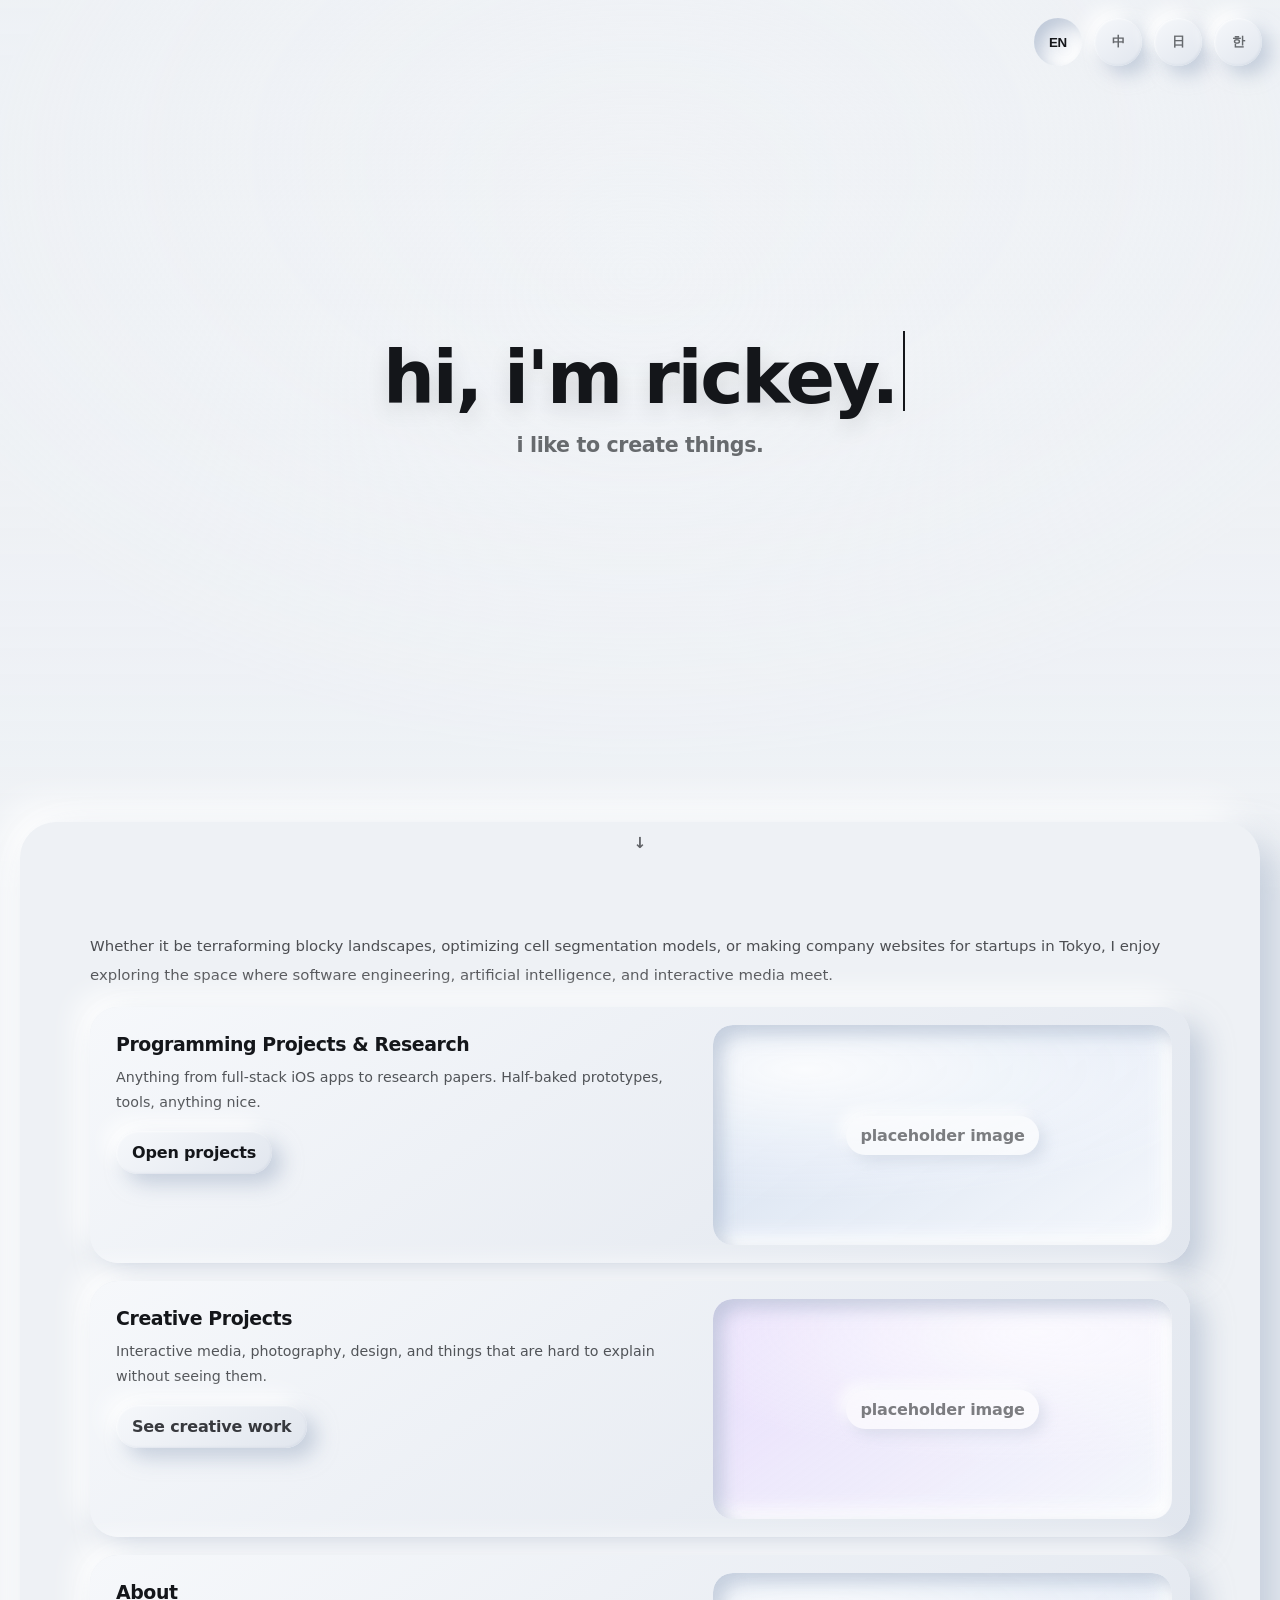
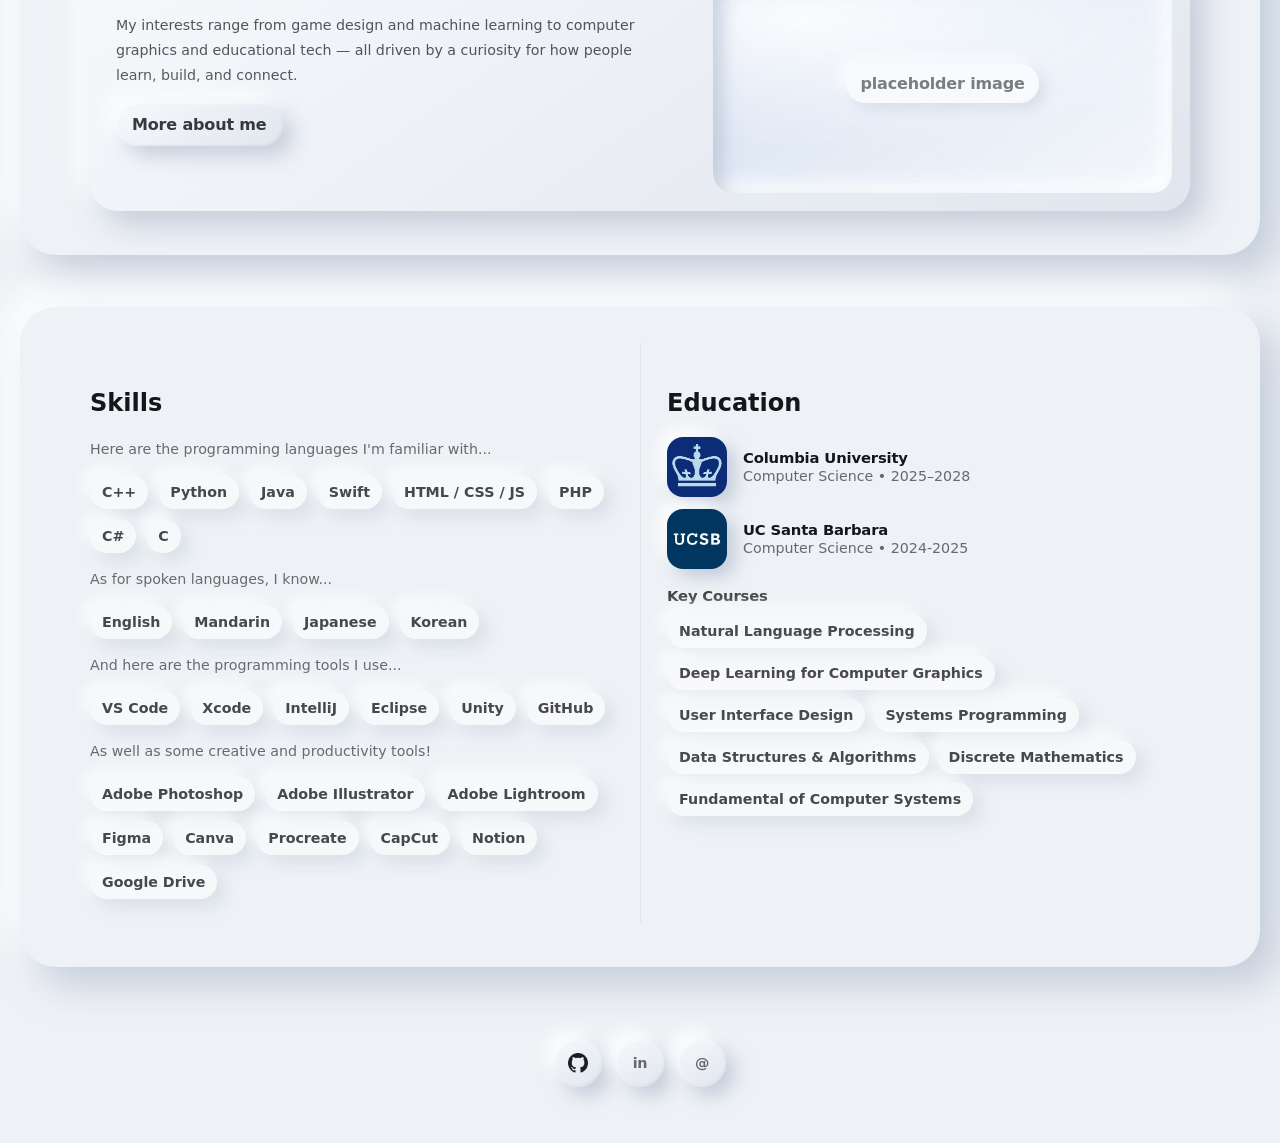
==== commit 8e70d17d: "fleshed out programming projects with translations and images" ====
--- a/index.html
+++ b/index.html
@@ -10,7 +10,7 @@
 </head>
 
 <body>
-  <header class="hero" style="--hero-bg-url: url('assets/hero-bg.jpg')">
+  <header class="hero" style="--hero-bg-url: url('assets/images/hero-bg.jpg')">
     <nav class="lang-picker" aria-label="Language">
       <button class="neumorphic-circle" type="button" data-lang="en" aria-pressed="true" aria-label="English">
         EN
@@ -164,7 +164,7 @@
             <div class="edu-item">
               <a class="edu-icon" aria-label="Columbia University" href="https://www.columbia.edu/" target="_blank"
                 rel="noreferrer">
-                <img src="assets/columbialogo.png" alt="Columbia University logo" />
+                <img src="assets/images/columbialogo.png" alt="Columbia University logo" />
               </a>
               <div>
                 <div class="edu-title" data-i18n="edu1Title">Your University / School</div>
@@ -176,7 +176,7 @@
             <div class="edu-item">
               <a class="edu-icon" aria-label="UC Santa Barbara" href="https://www.ucsb.edu/" target="_blank"
                 rel="noreferrer">
-                <img src="assets/ucsblogo.png" alt="UC Santa Barbara logo" />
+                <img src="assets/images/ucsblogo.png" alt="UC Santa Barbara logo" />
               </a>
               <div>
                 <div class="edu-title" data-i18n="edu2Title">Exchange / Program / Bootcamp</div>
@@ -205,7 +205,7 @@
     <footer class="behind-footer" aria-label="Links">
     <a class="neumorphic-circle footer-icon-link" href="https://github.com/rickeychiu" target="_blank" rel="noreferrer"
       aria-label="GitHub" title="GitHub">
-      <img src="assets/githublogo.png" alt="" class="footer-icon-image" />
+      <img src="assets/images/githublogo.png" alt="" class="footer-icon-image" />
     </a>
     <a class="neumorphic-circle" href="https://www.linkedin.com/in/rickeychiu/" target="_blank" rel="noreferrer"
       aria-label="LinkedIn" title="LinkedIn">
--- a/style.css
+++ b/style.css
@@ -417,12 +417,20 @@
 
 .project-suggestion-row {
   display: flex;
-  flex-wrap: wrap;
+  flex-wrap: nowrap;
   gap: 10px;
   margin-top: 14px;
+  align-items: center;
+  background: transparent;
+  box-shadow: none;
+  border: 0;
+  padding: 0;
 }
 
 .project-suggestion-pill {
+  appearance: none;
+  -webkit-appearance: none;
+  flex: 0 0 auto;
   padding: 9px 14px;
   border: 0;
   border-radius: 999px;
@@ -434,6 +442,20 @@
   font: inherit;
   font-weight: 650;
   cursor: pointer;
+  transition: transform 140ms ease, box-shadow 140ms ease, color 140ms ease;
+}
+
+.project-suggestion-pill:hover {
+  transform: translateY(-1px);
+  color: var(--text);
+  box-shadow:
+    10px 10px 18px rgba(163, 177, 198, 0.28),
+    -10px -10px 18px rgba(255, 255, 255, 0.82);
+}
+
+.project-suggestion-pill:focus-visible {
+  outline: 2px solid var(--ring);
+  outline-offset: 3px;
 }
 
 .project-search-input:focus {
@@ -444,12 +466,79 @@
 .project-results-header {
   margin-top: 30px;
   margin-bottom: 22px;
+}
+
+.project-results-inline {
+  display: flex;
+  align-items: center;
+  flex-wrap: wrap;
+  gap: 10px;
+}
+
+.project-results-filters {
+  display: flex;
+  flex-wrap: wrap;
+  gap: 10px;
+}
+
+.project-results-filter {
+  display: inline-flex;
+  align-items: center;
+  padding: 8px 14px;
+  border-radius: 999px;
+  color: rgba(20, 22, 26, 0.76);
+  background: rgba(255, 255, 255, 0.55);
+  box-shadow:
+    8px 8px 16px rgba(163, 177, 198, 0.24),
+    -8px -8px 16px rgba(255, 255, 255, 0.75);
+  text-transform: none;
+}
+
+.project-results-header .project-results-kicker {
+  margin: 0;
+  font-size: 1.02rem;
+  letter-spacing: 0.04em;
+  text-transform: none;
+  color: rgba(20, 22, 26, 0.78);
+  font-weight: 720;
 }
 
 .project-gallery-card {
   max-width: 1100px;
   margin: 34px auto 0;
   padding: 24px;
+}
+
+.project-gallery-actions {
+  display: flex;
+  justify-content: center;
+  margin-top: 18px;
+}
+
+.project-view-all-button {
+  min-width: 160px;
+  border: 0;
+  border-radius: 999px;
+  padding: 14px 22px;
+  font: inherit;
+  font-weight: 680;
+  color: rgba(20, 22, 26, 0.78);
+  background: linear-gradient(145deg, #e1e6ee, #f6f8fb);
+  box-shadow:
+    inset 8px 8px 16px var(--shadow-dark),
+    inset -8px -8px 16px var(--shadow-light);
+  cursor: pointer;
+  transition: transform 140ms ease, box-shadow 140ms ease, color 140ms ease;
+}
+
+.project-view-all-button:hover {
+  color: var(--text);
+  transform: translateY(-1px);
+}
+
+.project-view-all-button:focus-visible {
+  outline: 2px solid var(--ring);
+  outline-offset: 3px;
 }
 
 .project-gallery-copy {
@@ -481,6 +570,27 @@
     14px 14px 28px var(--shadow-dark),
     -14px -14px 28px var(--shadow-light);
   overflow: hidden;
+  cursor: pointer;
+  transition: transform 180ms ease, box-shadow 180ms ease, filter 180ms ease;
+}
+
+.project-slider-card:hover {
+  transform: translateY(-6px) scale(1.01);
+  box-shadow:
+    18px 18px 34px rgba(163, 177, 198, 0.34),
+    -18px -18px 34px rgba(255, 255, 255, 0.84);
+  filter: saturate(1.04);
+}
+
+.project-slider-card:focus-visible {
+  outline: 2px solid var(--ring);
+  outline-offset: 4px;
+}
+
+.project-slider-card:hover .project-slider-body h3 {
+  text-decoration: underline;
+  text-decoration-thickness: 1.5px;
+  text-underline-offset: 0.14em;
 }
 
 .project-slider-image,
@@ -536,7 +646,13 @@
 }
 
 .project-tag-button {
+  appearance: none;
+  -webkit-appearance: none;
   border: 0;
+  background: rgba(255, 255, 255, 0.55);
+  color: rgba(20, 22, 26, 0.78);
+  font: inherit;
+  font-weight: 650;
   cursor: pointer;
   transition: transform 140ms ease, box-shadow 140ms ease, color 140ms ease;
 }
@@ -605,7 +721,8 @@
 
 .project-image-frame {
   width: 100%;
-  height: 220px;
+  max-width: 360px;
+  aspect-ratio: 5 / 3;
   border-radius: 20px;
   overflow: hidden;
   box-shadow:
@@ -619,12 +736,24 @@
   width: 100%;
   height: 100%;
   object-fit: cover;
+  object-position: center;
 }
 
 .project-placeholder {
   background:
     radial-gradient(700px 240px at 75% 18%, rgba(255, 255, 255, 0.82), rgba(255, 255, 255, 0) 55%),
     linear-gradient(145deg, rgba(198, 221, 243, 0.85), rgba(245, 248, 252, 0.96));
+}
+
+.project-card .card-media .project-placeholder {
+  width: 100%;
+  max-width: 360px;
+  aspect-ratio: 5 / 3;
+  height: auto;
+  border-radius: 20px;
+  box-shadow:
+    inset 9px 9px 18px var(--shadow-dark),
+    inset -9px -9px 18px var(--shadow-light);
 }
 
 @keyframes project-slider-scroll {
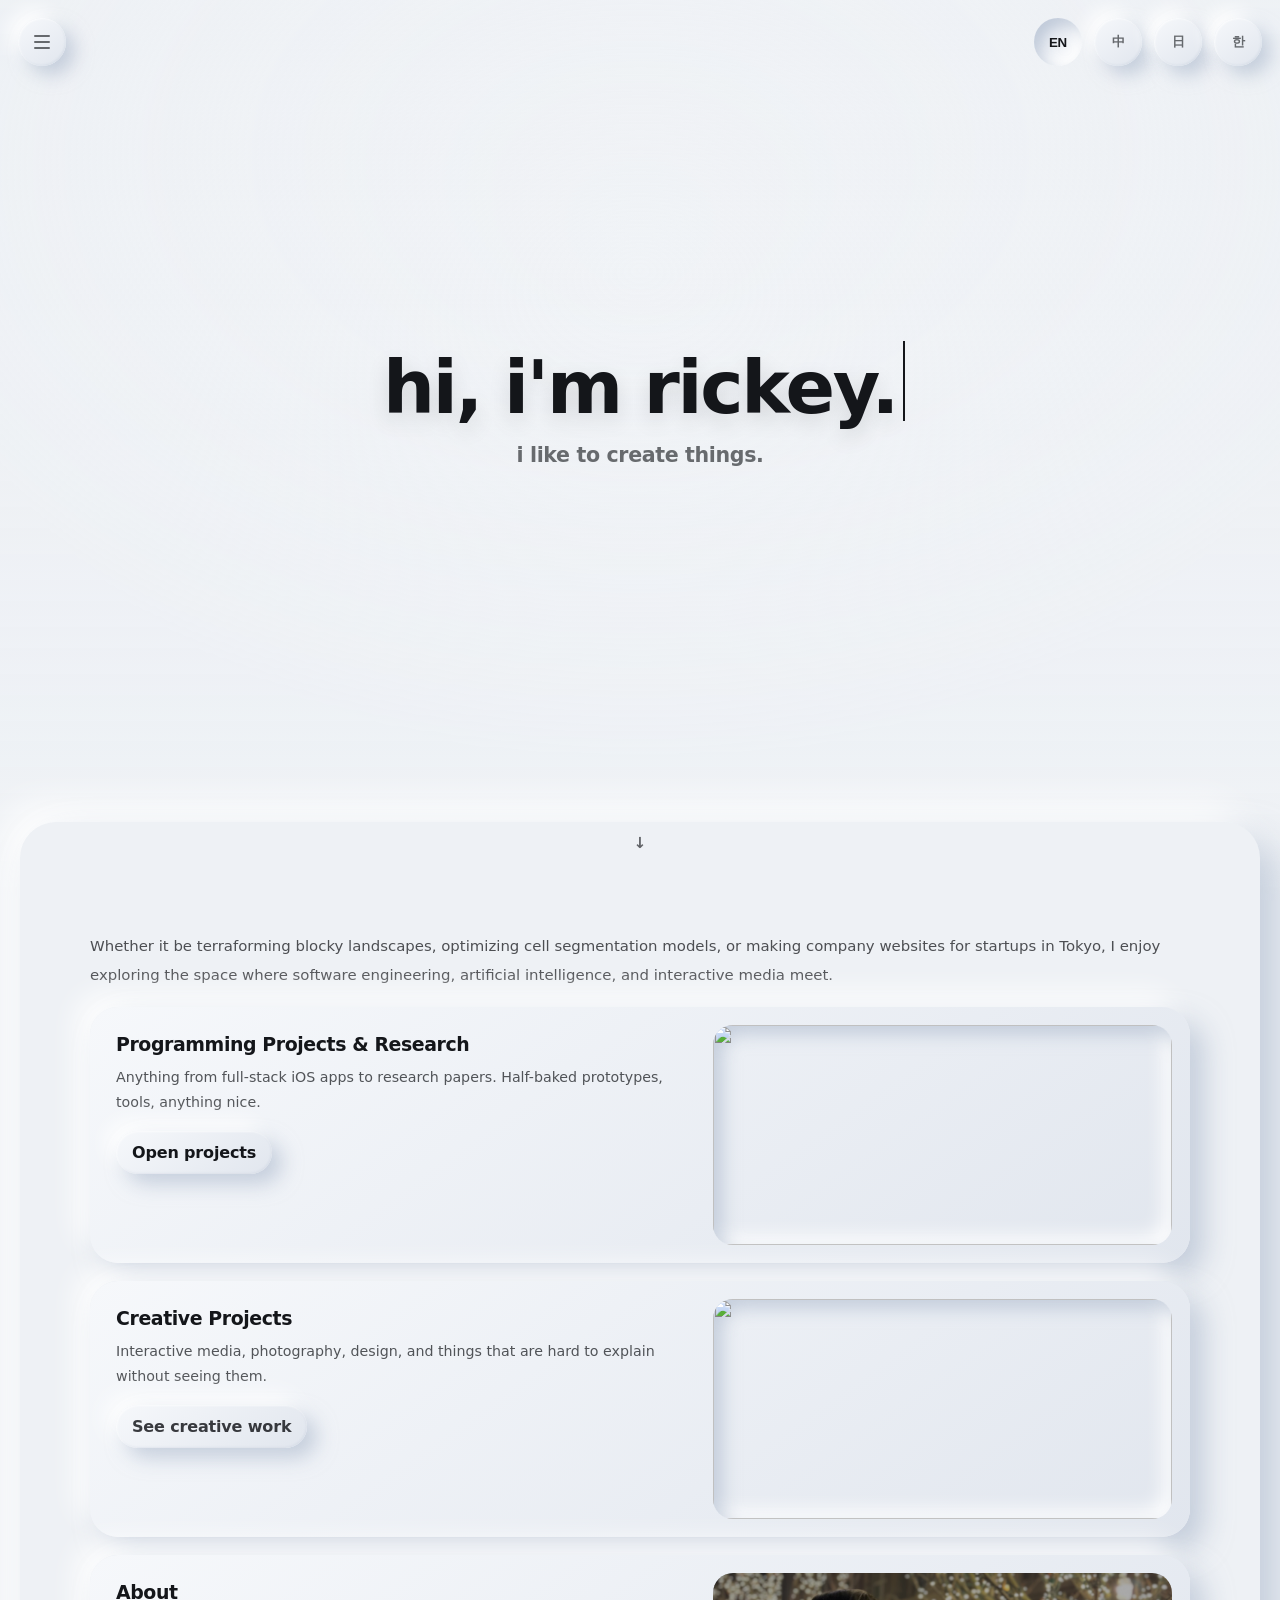
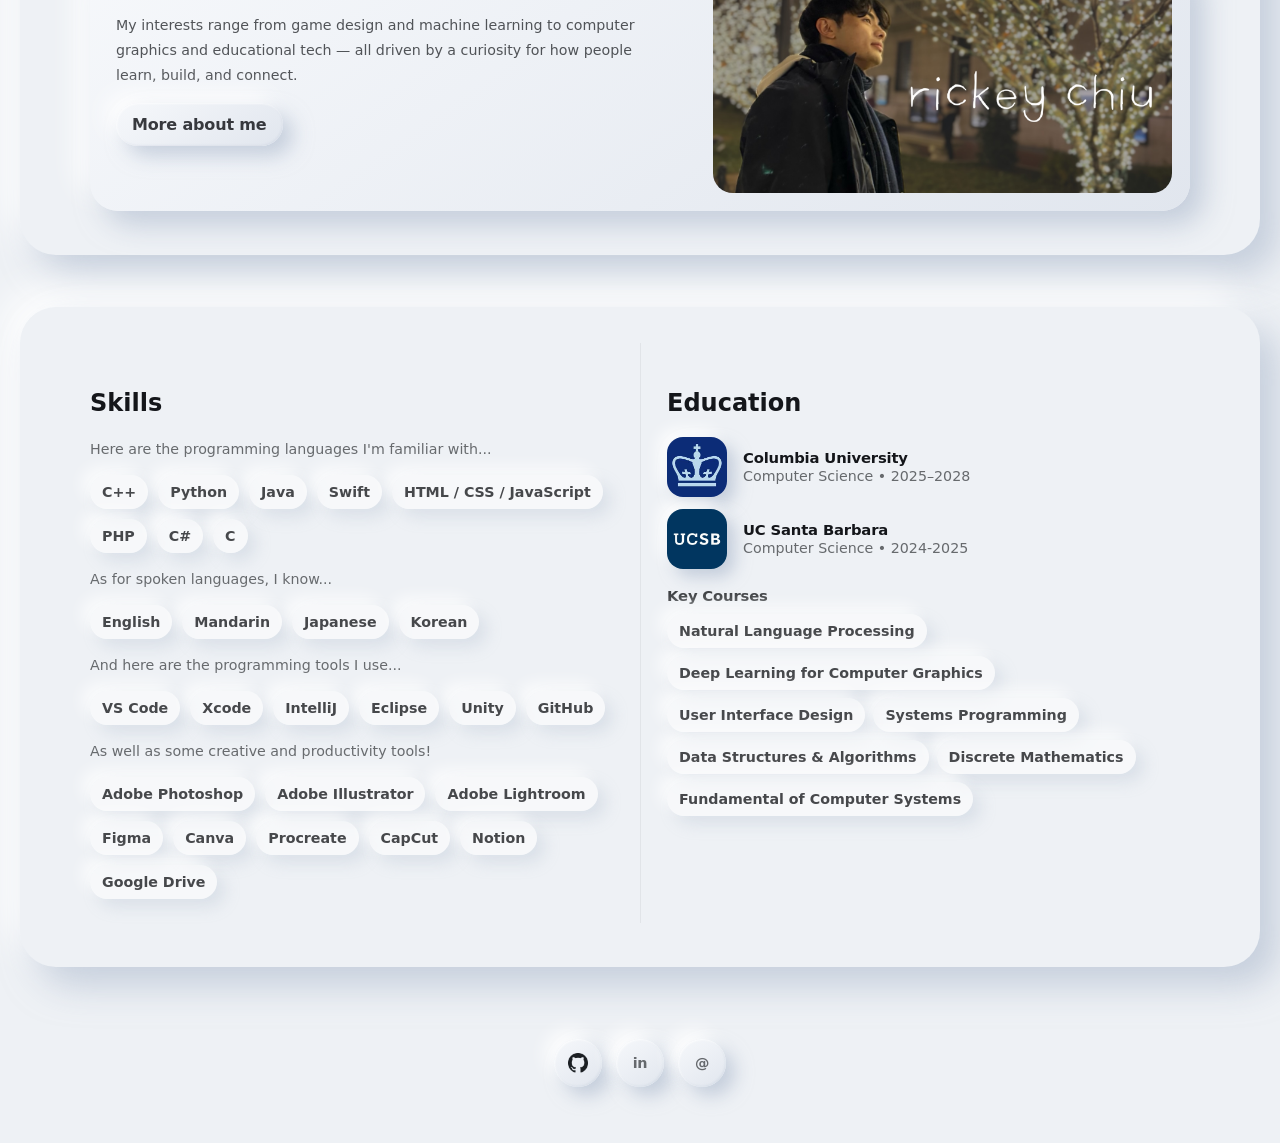
==== commit befeb12d: "finished fleshing out website, ui, images, projects" ====
--- a/index.html
+++ b/index.html
@@ -57,9 +57,7 @@
             <a class="neumo-button" href="programmingprojects.html" data-i18n="progCta">Open projects</a>
           </div>
           <div class="card-media" aria-hidden="true">
-            <div class="media-placeholder">
-              <span>placeholder image</span>
-            </div>
+            <img class="card-media-image" src="assets/images/progproject.png" alt="" />
           </div>
         </div>
       </article>
@@ -75,9 +73,7 @@
               creative work</a>
           </div>
           <div class="card-media" aria-hidden="true">
-            <div class="media-placeholder media-placeholder-alt">
-              <span>placeholder image</span>
-            </div>
+            <img class="card-media-image" src="assets/images/minecraftproj.png" alt="" />
           </div>
         </div>
       </article>
@@ -93,9 +89,7 @@
             <a class="neumo-button neumo-button-secondary" href="aboutme.html" data-i18n="aboutCta">More about me</a>
           </div>
           <div class="card-media" aria-hidden="true">
-            <div class="media-placeholder">
-              <span>placeholder image</span>
-            </div>
+            <img class="card-media-image" src="assets/images/rickey.jpg" alt="" />
           </div>
         </div>
       </article>
@@ -113,7 +107,7 @@
             <li class="pill" data-i18n="langPython">Python</li>
             <li class="pill" data-i18n="langJava">Java</li>
             <li class="pill" data-i18n="langSwift">Swift</li>
-            <li class="pill" data-i18n="langWeb">HTML / CSS / JS</li>
+            <li class="pill" data-i18n="langWeb">HTML / CSS / JavaSscript</li>
             <li class="pill" data-i18n="langPhp">PHP</li>
             <li class="pill" data-i18n="langCsharp">C#</li>
             <li class="pill" data-i18n="langC">C</li>
--- a/style.css
+++ b/style.css
@@ -49,7 +49,7 @@
   width: 100%;
   display: grid;
   place-items: center;
-  padding: 8vh 6vw;
+  padding: max(8vh, 92px) 6vw 8vh;
   overflow: hidden;
   padding-bottom: calc(8vh + 90px);
 }
@@ -291,8 +291,8 @@
 .project-hero-compact {
   min-height: auto;
   place-items: stretch;
-  padding: 38px 6vw 132px;
-  padding-bottom: calc(38px + 132px);
+  padding: 86px 6vw 132px;
+  padding-bottom: calc(86px + 132px);
 }
 
 .project-hero-panel {
@@ -318,12 +318,119 @@
   align-items: start;
 }
 
-.project-floating-back {
+.project-floating-back,
+.creative-floating-back {
   position: fixed;
   top: 18px;
   left: 18px;
   z-index: 100;
   text-decoration: none;
+}
+
+.site-nav-shell {
+  position: fixed;
+  top: 18px;
+  left: 18px;
+  z-index: 110;
+  display: flex;
+  align-items: center;
+  gap: 12px;
+}
+
+.site-nav-shell.has-back-button {
+  left: 78px;
+}
+
+.site-nav-trigger {
+  position: relative;
+  z-index: 1;
+  background: rgba(248, 250, 252, 0.26);
+  border: 1px solid rgba(255, 255, 255, 0.34);
+  box-shadow:
+    0 12px 26px rgba(117, 131, 151, 0.18),
+    inset 0 1px 0 rgba(255, 255, 255, 0.48);
+  backdrop-filter: blur(18px) saturate(1.18);
+  -webkit-backdrop-filter: blur(18px) saturate(1.18);
+}
+
+.site-nav-trigger-lines {
+  display: grid;
+  gap: 4px;
+}
+
+.site-nav-trigger-lines span {
+  display: block;
+  width: 16px;
+  height: 2px;
+  border-radius: 999px;
+  background: currentColor;
+}
+
+.site-nav-panel {
+  display: flex;
+  align-items: center;
+  flex-wrap: nowrap;
+  gap: 8px;
+  max-width: min(calc(100vw - 110px), 760px);
+  padding: 0;
+  background: transparent;
+  box-shadow: none;
+  transform: translateX(-6px);
+  opacity: 0;
+  pointer-events: none;
+  overflow-x: auto;
+  overflow-y: hidden;
+  scrollbar-width: none;
+  -ms-overflow-style: none;
+  transition: transform 160ms ease, opacity 160ms ease;
+}
+
+.site-nav-panel::-webkit-scrollbar {
+  display: none;
+}
+
+.site-nav-shell.is-open .site-nav-panel {
+  transform: translateX(0);
+  opacity: 1;
+  pointer-events: auto;
+}
+
+.site-nav-link {
+  display: inline-flex;
+  align-items: center;
+  flex: 0 0 auto;
+  min-height: 44px;
+  padding: 0 16px;
+  border-radius: 999px;
+  text-decoration: none;
+  color: rgba(20, 22, 26, 0.78);
+  font-weight: 680;
+  letter-spacing: -0.01em;
+  background: rgba(248, 250, 252, 0.28);
+  border: 1px solid rgba(255, 255, 255, 0.34);
+  box-shadow:
+    0 10px 22px rgba(117, 131, 151, 0.16),
+    inset 0 1px 0 rgba(255, 255, 255, 0.42);
+  backdrop-filter: blur(18px) saturate(1.16);
+  -webkit-backdrop-filter: blur(18px) saturate(1.16);
+  transition: transform 140ms ease, box-shadow 140ms ease, color 140ms ease;
+}
+
+.site-nav-link:hover,
+.site-nav-link:focus-visible {
+  color: var(--text);
+  transform: translateY(-1px);
+  box-shadow:
+    0 12px 26px rgba(117, 131, 151, 0.18),
+    inset 0 1px 0 rgba(255, 255, 255, 0.46);
+}
+
+.site-nav-link[aria-current="page"] {
+  color: var(--text);
+  background: rgba(255, 255, 255, 0.38);
+  box-shadow:
+    0 10px 22px rgba(117, 131, 151, 0.14),
+    inset 0 1px 0 rgba(255, 255, 255, 0.5);
 }
 
 .project-kicker,
@@ -541,24 +648,209 @@
   outline-offset: 3px;
 }
 
+.creative-gallery-card {
+  max-width: 1120px;
+  margin: 0 auto;
+  padding: 28px;
+}
+
+.creative-gallery-copy {
+  margin-bottom: 18px;
+}
+
+.creative-gallery-hint {
+  margin: 10px 0 0;
+  color: rgba(20, 22, 26, 0.6);
+  line-height: 1.6;
+}
+
+.creative-slider-shell {
+  position: relative;
+  perspective: 1800px;
+  padding: 8px 0 4px;
+}
+
+.creative-slider {
+  overflow-x: auto;
+  overflow-y: visible;
+  scroll-snap-type: none;
+  padding: 24px calc(50% - 210px) 40px;
+  scrollbar-width: none;
+  -ms-overflow-style: none;
+}
+
+.creative-slider::-webkit-scrollbar {
+  display: none;
+}
+
+.creative-slider-track {
+  display: flex;
+  gap: 26px;
+  align-items: stretch;
+  width: max-content;
+}
+
+.creative-slider-card {
+  --creative-offset: 0;
+  --creative-depth: 1;
+  width: min(420px, 84vw);
+  flex: 0 0 auto;
+  border-radius: 28px;
+  background: linear-gradient(145deg, #f6f8fb, #e1e6ee);
+  box-shadow:
+    16px 16px 30px rgba(163, 177, 198, 0.3),
+    -16px -16px 30px rgba(255, 255, 255, 0.82);
+  overflow: hidden;
+  transform:
+    translateY(calc((1 - var(--creative-depth)) * 26px))
+    rotateY(calc(var(--creative-offset) * -34deg))
+    scale(calc(0.9 + (var(--creative-depth) * 0.14)));
+  transform-style: preserve-3d;
+  transition: transform 220ms ease, box-shadow 220ms ease, filter 220ms ease;
+  filter: saturate(calc(0.82 + var(--creative-depth) * 0.24));
+}
+
+.creative-slider-card:hover {
+  box-shadow:
+    20px 20px 34px rgba(163, 177, 198, 0.34),
+    -20px -20px 34px rgba(255, 255, 255, 0.86);
+}
+
+.creative-card-media {
+  aspect-ratio: 5 / 4;
+  overflow: hidden;
+  background:
+    radial-gradient(700px 220px at 78% 18%, rgba(255, 255, 255, 0.84), rgba(255, 255, 255, 0) 56%),
+    linear-gradient(145deg, rgba(198, 221, 243, 0.85), rgba(245, 248, 252, 0.96));
+  box-shadow:
+    inset 8px 8px 16px rgba(163, 177, 198, 0.18),
+    inset -8px -8px 16px rgba(255, 255, 255, 0.45);
+}
+
+.creative-card-image,
+.creative-placeholder {
+  display: block;
+  width: 100%;
+  height: 100%;
+  object-fit: cover;
+  object-position: center;
+}
+
+.creative-card-body {
+  display: flex;
+  flex-direction: column;
+  gap: 0;
+  padding: 22px 22px 24px;
+}
+
+.creative-card-body h2 {
+  margin: 0 0 12px;
+  letter-spacing: -0.03em;
+  font-family: var(--font-display);
+  font-size: clamp(1.3rem, 3vw, 1.8rem);
+  line-height: 1.06;
+}
+
+.creative-tag-list {
+  margin-top: 0;
+  margin-bottom: 22px;
+}
+
+.creative-tag-list .pill {
+  color: rgba(20, 22, 26, 0.78);
+}
+
+.creative-card-body p {
+  margin: 0;
+  color: rgba(20, 22, 26, 0.72);
+  line-height: 1.65;
+}
+
+.creative-card-body .project-action-row {
+  margin-top: 24px;
+}
+
+.about-card {
+  max-width: 1100px;
+  margin: 0 auto;
+  padding: 28px;
+}
+
+.about-grid {
+  display: grid;
+  grid-template-columns: minmax(260px, 0.9fr) minmax(0, 1.1fr);
+  gap: 28px;
+  align-items: center;
+}
+
+.about-copy {
+  padding: 8px 4px;
+}
+
+.about-copy h2 {
+  margin: 0 0 16px;
+  letter-spacing: -0.03em;
+  font-family: var(--font-display);
+  font-size: clamp(1.8rem, 4vw, 3rem);
+  line-height: 1.05;
+}
+
+.about-copy p {
+  margin: 0 0 16px;
+  color: rgba(20, 22, 26, 0.74);
+  line-height: 1.7;
+}
+
+.about-portrait-shell {
+  display: grid;
+  width: 100%;
+  place-items: center;
+}
+
+.about-portrait-image {
+  width: min(100%, 320px);
+  max-height: 480px;
+  object-fit: contain;
+  object-position: bottom center;
+  -webkit-mask-image:
+    linear-gradient(to bottom, #000 0%, #000 75%, transparent 100%),
+    radial-gradient(42% 32% at 10% 100%, transparent 0%, #000 62%);
+  -webkit-mask-composite: source-in;
+  mask-image:
+    linear-gradient(to bottom, #000 0%, #000 75%, transparent 100%),
+    radial-gradient(42% 32% at 10% 100%, transparent 0%, #000 62%);
+  mask-composite: intersect;
+  filter:
+    drop-shadow(0 0 1px rgba(238, 241, 245, 0.95))
+    drop-shadow(0 0 2px rgba(238, 241, 245, 0.88))
+    drop-shadow(0 18px 30px rgba(20, 22, 26, 0.16));
+}
+
 .project-gallery-copy {
   margin-bottom: 16px;
 }
 
 .project-slider-window {
-  overflow: hidden;
+  overflow-x: auto;
+  overflow-y: hidden;
   padding: 12px 0;
+  scrollbar-width: none;
+  -ms-overflow-style: none;
+  cursor: grab;
+}
+
+.project-slider-window::-webkit-scrollbar {
+  display: none;
+}
+
+.project-slider-window.is-dragging {
+  cursor: grabbing;
 }
 
 .project-slider-track {
   display: flex;
   gap: 18px;
   width: max-content;
-  animation: project-slider-scroll 26s linear infinite;
-}
-
-.project-slider-window:hover .project-slider-track {
-  animation-play-state: paused;
 }
 
 .project-slider-card {
@@ -756,16 +1048,6 @@
     inset -9px -9px 18px var(--shadow-light);
 }
 
-@keyframes project-slider-scroll {
-  from {
-    transform: translateX(0);
-  }
-
-  to {
-    transform: translateX(calc(-50% - 9px));
-  }
-}
-
 @media (max-width: 860px) {
   .project-page-heading {
     grid-template-columns: 1fr;
@@ -774,12 +1056,16 @@
   .project-search-row {
     grid-template-columns: minmax(0, 1fr) auto;
   }
+
+  .about-grid {
+    grid-template-columns: 1fr;
+  }
 }
 
 @media (max-width: 520px) {
   .project-hero-compact {
-    padding-top: 28px;
-    padding-bottom: calc(28px + 110px);
+    padding-top: 82px;
+    padding-bottom: calc(82px + 110px);
   }
 
   .project-page-top {
@@ -807,6 +1093,26 @@
 
   .project-slider-card {
     width: min(248px, 82vw);
+  }
+
+  .site-nav-shell.has-back-button {
+    left: 72px;
+  }
+
+  .site-nav-panel {
+    max-width: calc(100vw - 96px);
+  }
+
+  .creative-gallery-card {
+    padding: 18px;
+  }
+
+  .creative-slider {
+    padding: 18px 18px 32px;
+  }
+
+  .creative-slider-card {
+    width: min(340px, 88vw);
   }
 }
 
@@ -856,6 +1162,17 @@
   padding: 18px;
   display: grid;
   place-items: center;
+}
+
+.card-media-image {
+  width: 100%;
+  height: 220px;
+  border-radius: 20px;
+  object-fit: cover;
+  object-position: center;
+  box-shadow:
+    inset 9px 9px 18px var(--shadow-dark),
+    inset -9px -9px 18px var(--shadow-light);
 }
 
 .media-placeholder {
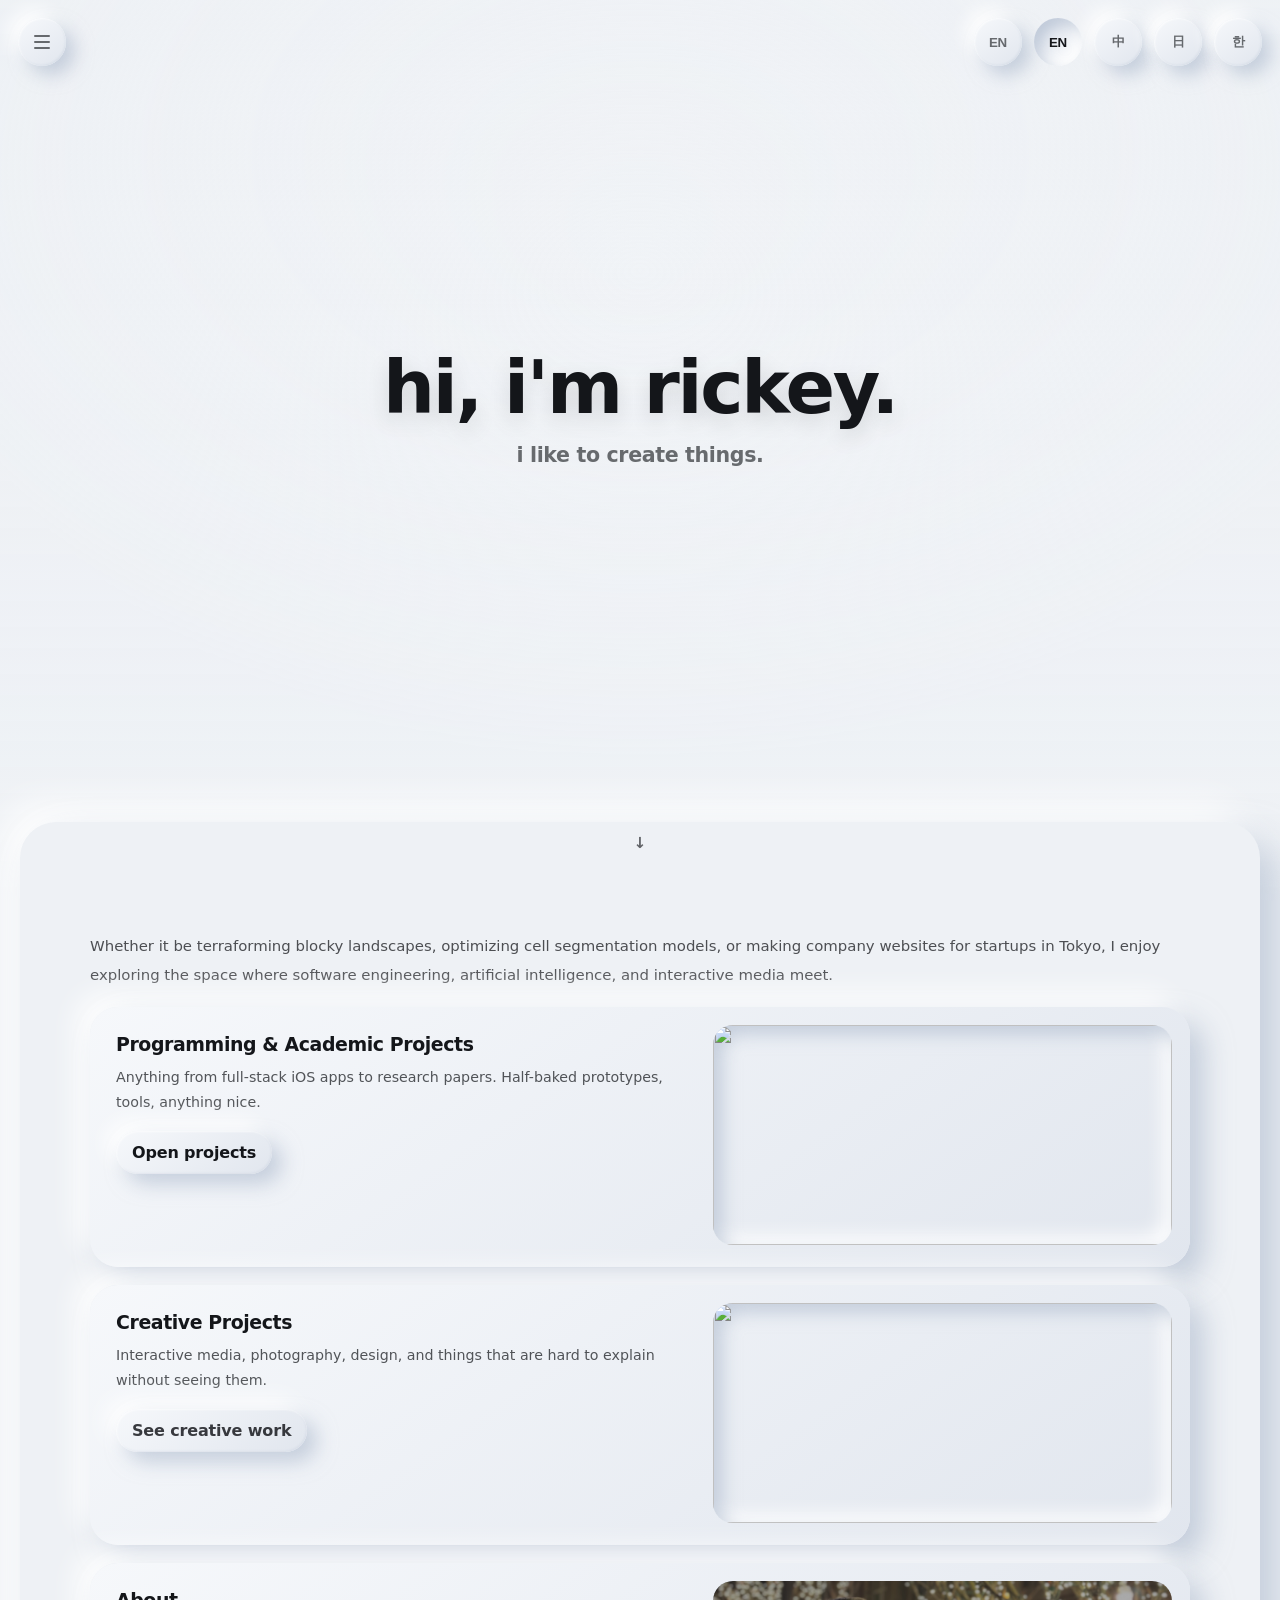
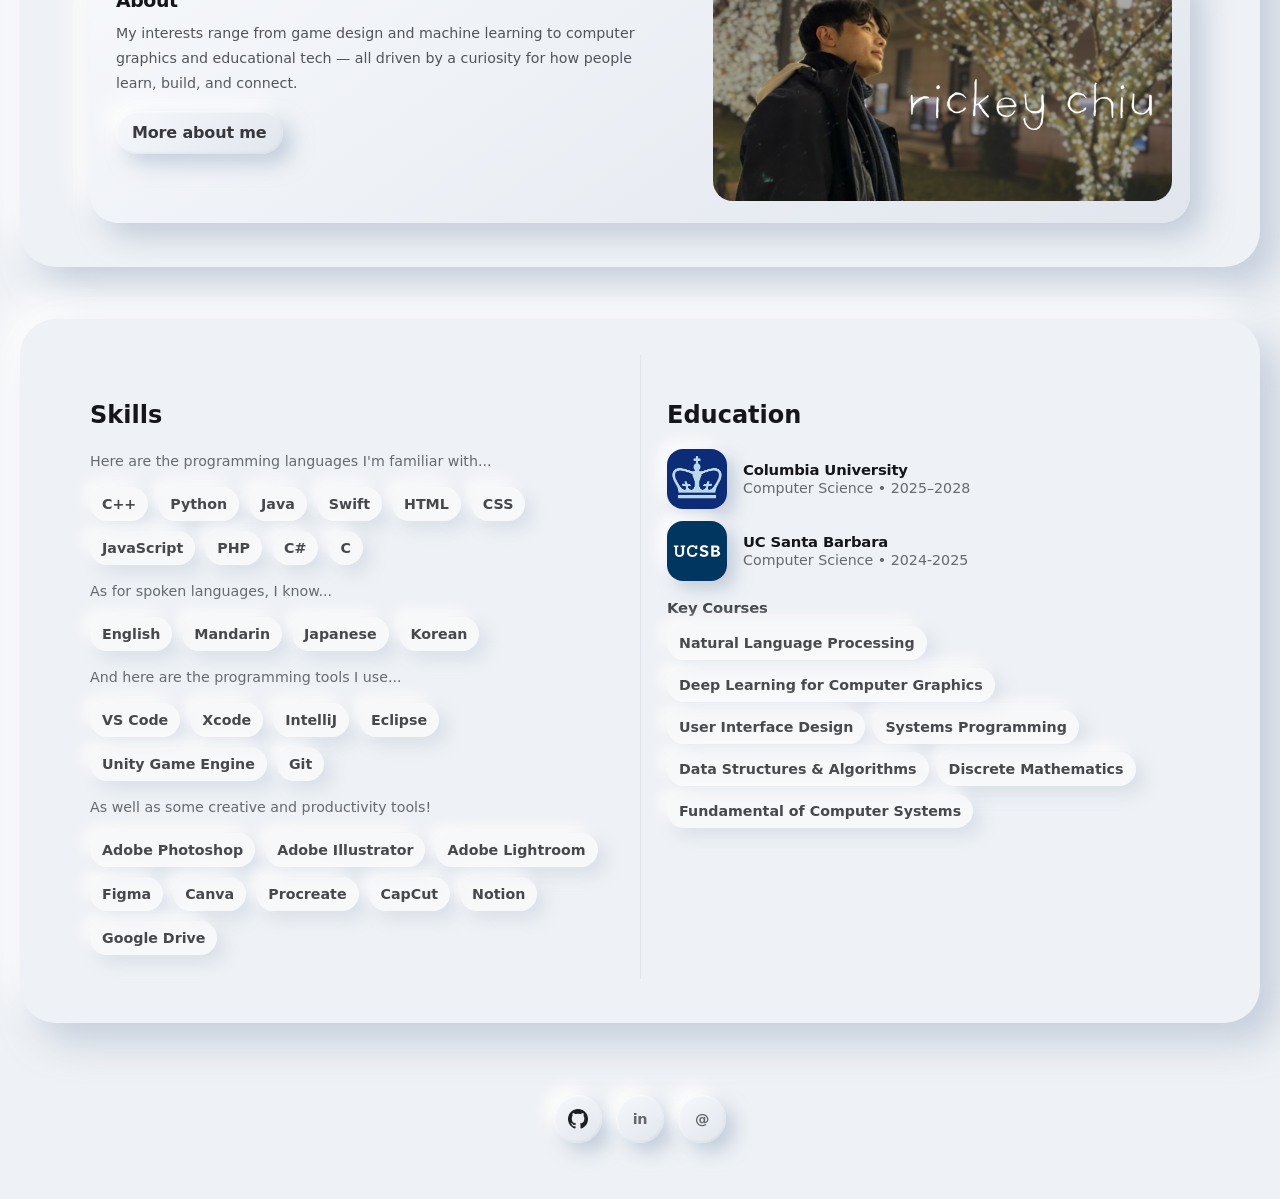
==== commit e996949e: "fixed mobile UI" ====
--- a/index.html
+++ b/index.html
@@ -56,8 +56,10 @@
             </p>
             <a class="neumo-button" href="programmingprojects.html" data-i18n="progCta">Open projects</a>
           </div>
-          <div class="card-media" aria-hidden="true">
-            <img class="card-media-image" src="assets/images/progproject.png" alt="" />
+          <div class="card-media">
+            <a class="project-media-link" href="programmingprojects.html" aria-label="Open programming projects">
+              <img class="card-media-image" src="assets/images/progproject.png" alt="" />
+            </a>
           </div>
         </div>
       </article>
@@ -72,8 +74,10 @@
             <a class="neumo-button neumo-button-secondary" href="creativeprojects.html" data-i18n="creativeCta">See
               creative work</a>
           </div>
-          <div class="card-media" aria-hidden="true">
-            <img class="card-media-image" src="assets/images/minecraftproj.png" alt="" />
+          <div class="card-media">
+            <a class="project-media-link" href="creativeprojects.html" aria-label="Open creative projects">
+              <img class="card-media-image" src="assets/images/minecraftproj.png" alt="" />
+            </a>
           </div>
         </div>
       </article>
@@ -88,8 +92,10 @@
             </p>
             <a class="neumo-button neumo-button-secondary" href="aboutme.html" data-i18n="aboutCta">More about me</a>
           </div>
-          <div class="card-media" aria-hidden="true">
-            <img class="card-media-image" src="assets/images/rickey.jpg" alt="" />
+          <div class="card-media">
+            <a class="project-media-link" href="aboutme.html" aria-label="Open about me">
+              <img class="card-media-image" src="assets/images/rickey.jpg" alt="" />
+            </a>
           </div>
         </div>
       </article>
@@ -103,51 +109,53 @@
         <div class="skills-group">
           <p class="skills-note" data-i18n="progLangsTitle">Here are the programming languages I'm familiar with...</p>
           <ul class="pill-list" aria-label="Programming languages">
-            <li class="pill" data-i18n="langCplusplus">C++</li>
-            <li class="pill" data-i18n="langPython">Python</li>
-            <li class="pill" data-i18n="langJava">Java</li>
-            <li class="pill" data-i18n="langSwift">Swift</li>
-            <li class="pill" data-i18n="langWeb">HTML / CSS / JavaSscript</li>
-            <li class="pill" data-i18n="langPhp">PHP</li>
-            <li class="pill" data-i18n="langCsharp">C#</li>
-            <li class="pill" data-i18n="langC">C</li>
+            <li class="pill skill-pill skill-pill-link" data-i18n="langCplusplus" data-project-query="C++">C++</li>
+            <li class="pill skill-pill skill-pill-link" data-i18n="langPython" data-project-query="Python">Python</li>
+            <li class="pill skill-pill skill-pill-link" data-i18n="langJava" data-project-query="Java">Java</li>
+            <li class="pill skill-pill skill-pill-link" data-i18n="langSwift" data-project-query="Swift">Swift</li>
+            <li class="pill skill-pill skill-pill-link" data-i18n="langHtml" data-project-query="HTML">HTML</li>
+            <li class="pill skill-pill skill-pill-link" data-i18n="langCss" data-project-query="CSS">CSS</li>
+            <li class="pill skill-pill skill-pill-link" data-i18n="langJavascript" data-project-query="JavaScript">JavaScript</li>
+            <li class="pill skill-pill skill-pill-link" data-i18n="langPhp" data-project-query="PHP">PHP</li>
+            <li class="pill skill-pill skill-pill-link" data-i18n="langCsharp" data-project-query="C#">C#</li>
+            <li class="pill skill-pill skill-pill-link" data-i18n="langC" data-project-query="C">C</li>
           </ul>
         </div>
 
         <div class="skills-group">
           <p class="skills-note" data-i18n="spokenTitle">As for spoken languages, I know...</p>
           <ul class="pill-list" aria-label="Spoken languages">
-            <li class="pill" data-i18n="spokenEnglish">English</li>
-            <li class="pill" data-i18n="spokenMandarin">Mandarin</li>
-            <li class="pill" data-i18n="spokenJapanese">Japanese</li>
-            <li class="pill" data-i18n="spokenKorean">Korean</li>
+            <li class="pill skill-pill skill-pill-inset skill-pill-link" data-i18n="spokenEnglish" data-project-query="English">English</li>
+            <li class="pill skill-pill skill-pill-inset skill-pill-link" data-i18n="spokenMandarin" data-project-query="Mandarin">Mandarin</li>
+            <li class="pill skill-pill skill-pill-inset skill-pill-link" data-i18n="spokenJapanese" data-project-query="Japanese">Japanese</li>
+            <li class="pill skill-pill skill-pill-inset skill-pill-link" data-i18n="spokenKorean" data-project-query="Korean">Korean</li>
           </ul>
         </div>
 
         <div class="skills-group">
           <p class="skills-note" data-i18n="toolsTitle">And here are the programming tools I use...</p>
           <ul class="pill-list" aria-label="Programming tools">
-            <li class="pill" data-i18n="toolVscode">VS Code</li>
-            <li class="pill" data-i18n="toolXcode">Xcode</li>
-            <li class="pill" data-i18n="toolIntellij">IntelliJ</li>
-            <li class="pill" data-i18n="toolEclipse">Eclipse</li>
-            <li class="pill" data-i18n="toolUnity">Unity</li>
-            <li class="pill" data-i18n="toolGithub">GitHub</li>
+            <li class="pill skill-pill skill-pill-inset skill-pill-link" data-i18n="toolVscode" data-project-query="VS Code">VS Code</li>
+            <li class="pill skill-pill skill-pill-inset skill-pill-link" data-i18n="toolXcode" data-project-query="Xcode">Xcode</li>
+            <li class="pill skill-pill skill-pill-inset skill-pill-link" data-i18n="toolIntellij" data-project-query="IntelliJ">IntelliJ</li>
+            <li class="pill skill-pill skill-pill-inset skill-pill-link" data-i18n="toolEclipse" data-project-query="Eclipse">Eclipse</li>
+            <li class="pill skill-pill skill-pill-inset skill-pill-link" data-i18n="toolUnity" data-project-query="Unity Game Engine">Unity Game Engine</li>
+            <li class="pill skill-pill skill-pill-inset skill-pill-link" data-i18n="toolGithub" data-project-query="Git">Git</li>
           </ul>
         </div>
 
         <div class="skills-group">
           <p class="skills-note" data-i18n="creativeToolsTitle">As well as some creative and productivity tools!</p>
           <ul class="pill-list" aria-label="Creative and productivity tools">
-            <li class="pill" data-i18n="toolPs">Adobe Photoshop</li>
-            <li class="pill" data-i18n="toolAi">Adobe Illustrator</li>
-            <li class="pill" data-i18n="toolLr">Adobe Lightroom</li>
-            <li class="pill" data-i18n="toolFigma">Figma</li>
-            <li class="pill" data-i18n="toolCanva">Canva</li>
-            <li class="pill" data-i18n="toolProcreate">Procreate</li>
-            <li class="pill" data-i18n="toolCapcut">CapCut</li>
-            <li class="pill" data-i18n="toolNotion">Notion</li>
-            <li class="pill" data-i18n="toolDrive">Google Drive</li>
+            <li class="pill skill-pill skill-pill-inset skill-pill-link" data-i18n="toolPs" data-project-query="Adobe Photoshop">Adobe Photoshop</li>
+            <li class="pill skill-pill skill-pill-inset skill-pill-link" data-i18n="toolAi" data-project-query="Adobe Illustrator">Adobe Illustrator</li>
+            <li class="pill skill-pill skill-pill-inset skill-pill-link" data-i18n="toolLr" data-project-query="Adobe Lightroom">Adobe Lightroom</li>
+            <li class="pill skill-pill skill-pill-inset skill-pill-link" data-i18n="toolFigma" data-project-query="Figma">Figma</li>
+            <li class="pill skill-pill skill-pill-inset skill-pill-link" data-i18n="toolCanva" data-project-query="Canva">Canva</li>
+            <li class="pill skill-pill skill-pill-inset skill-pill-link" data-i18n="toolProcreate" data-project-query="Procreate">Procreate</li>
+            <li class="pill skill-pill skill-pill-inset skill-pill-link" data-i18n="toolCapcut" data-project-query="CapCut">CapCut</li>
+            <li class="pill skill-pill skill-pill-inset skill-pill-link" data-i18n="toolNotion" data-project-query="Notion">Notion</li>
+            <li class="pill skill-pill skill-pill-inset skill-pill-link" data-i18n="toolDrive" data-project-query="Google Drive">Google Drive</li>
           </ul>
         </div>
       </div>
--- a/style.css
+++ b/style.css
@@ -349,8 +349,6 @@
   box-shadow:
     0 12px 26px rgba(117, 131, 151, 0.18),
     inset 0 1px 0 rgba(255, 255, 255, 0.48);
-  backdrop-filter: blur(18px) saturate(1.18);
-  -webkit-backdrop-filter: blur(18px) saturate(1.18);
 }
 
 .site-nav-trigger-lines {
@@ -411,9 +409,8 @@
   box-shadow:
     0 10px 22px rgba(117, 131, 151, 0.16),
     inset 0 1px 0 rgba(255, 255, 255, 0.42);
-  backdrop-filter: blur(18px) saturate(1.16);
-  -webkit-backdrop-filter: blur(18px) saturate(1.16);
   transition: transform 140ms ease, box-shadow 140ms ease, color 140ms ease;
+  white-space: nowrap;
 }
 
 .site-nav-link:hover,
@@ -550,6 +547,7 @@
   font-weight: 650;
   cursor: pointer;
   transition: transform 140ms ease, box-shadow 140ms ease, color 140ms ease;
+  white-space: nowrap;
 }
 
 .project-suggestion-pill:hover {
@@ -667,7 +665,7 @@
 .creative-slider-shell {
   position: relative;
   perspective: 1800px;
-  padding: 8px 0 4px;
+  padding: 8px 52px 4px;
 }
 
 .creative-slider {
@@ -683,6 +681,38 @@
   display: none;
 }
 
+.creative-slider-arrow {
+  position: absolute;
+  top: 50%;
+  width: 38px;
+  height: 38px;
+  border: 0;
+  border-radius: 999px;
+  transform: translateY(-50%);
+  background: transparent;
+  color: rgba(20, 22, 26, 0.62);
+  font: inherit;
+  font-size: 1.1rem;
+  line-height: 1;
+  cursor: pointer;
+  z-index: 2;
+  transition: transform 140ms ease, background 140ms ease, color 140ms ease;
+}
+
+.creative-slider-arrow:hover {
+  transform: translateY(-50%) scale(1.04);
+  background: rgba(20, 22, 26, 0.12);
+  color: rgba(20, 22, 26, 0.84);
+}
+
+.creative-slider-arrow-prev {
+  left: 0;
+}
+
+.creative-slider-arrow-next {
+  right: 0;
+}
+
 .creative-slider-track {
   display: flex;
   gap: 26px;
@@ -702,12 +732,11 @@
     -16px -16px 30px rgba(255, 255, 255, 0.82);
   overflow: hidden;
   transform:
-    translateY(calc((1 - var(--creative-depth)) * 26px))
-    rotateY(calc(var(--creative-offset) * -34deg))
-    scale(calc(0.9 + (var(--creative-depth) * 0.14)));
-  transform-style: preserve-3d;
-  transition: transform 220ms ease, box-shadow 220ms ease, filter 220ms ease;
-  filter: saturate(calc(0.82 + var(--creative-depth) * 0.24));
+    translateY(calc((1 - var(--creative-depth)) * 18px))
+    rotateY(calc(var(--creative-offset) * -24deg))
+    scale(calc(0.96 + (var(--creative-depth) * 0.04)));
+  transition: transform 220ms ease, box-shadow 220ms ease;
+  backface-visibility: hidden;
 }
 
 .creative-slider-card:hover {
@@ -734,6 +763,24 @@
   height: 100%;
   object-fit: cover;
   object-position: center;
+}
+
+.project-media-link {
+  display: block;
+  width: 100%;
+  height: 100%;
+  cursor: pointer;
+  border-radius: inherit;
+  overflow: hidden;
+}
+
+.project-media-link img {
+  transition: transform 180ms ease, filter 180ms ease;
+}
+
+.project-media-link:hover img {
+  transform: scale(1.02);
+  filter: saturate(1.04);
 }
 
 .creative-card-body {
@@ -1114,6 +1161,15 @@
   .creative-slider-card {
     width: min(340px, 88vw);
   }
+
+  .creative-slider-shell {
+    padding-inline: 42px;
+  }
+
+  .creative-slider-arrow {
+    width: 34px;
+    height: 34px;
+  }
 }
 
 .blocks {
@@ -1246,6 +1302,38 @@
   font-size-adjust: var(--font-adjust-body);
 }
 
+.skill-pill {
+  cursor: pointer;
+  transition: transform 140ms ease, box-shadow 140ms ease, color 140ms ease;
+}
+
+.skill-pill:hover {
+  transform: translateY(-1px);
+  color: var(--text);
+  box-shadow:
+    10px 10px 18px rgba(163, 177, 198, 0.28),
+    -10px -10px 18px rgba(255, 255, 255, 0.82);
+}
+
+.skill-pill:focus-visible {
+  outline: 2px solid var(--ring);
+  outline-offset: 3px;
+}
+
+.skill-pill-inset {
+  background: linear-gradient(145deg, #e1e6ee, #f6f8fb);
+  box-shadow:
+    inset 8px 8px 16px rgba(163, 177, 198, 0.24),
+    inset -8px -8px 16px rgba(255, 255, 255, 0.78);
+}
+
+.skill-pill-inset:hover {
+  transform: none;
+  box-shadow:
+    inset 9px 9px 18px rgba(163, 177, 198, 0.26),
+    inset -9px -9px 18px rgba(255, 255, 255, 0.82);
+}
+
 .pill-list {
   margin: 0;
   padding: 0;
@@ -1349,6 +1437,49 @@
   gap: 8px;
 }
 
+.coursework-card .card-grid {
+  grid-template-columns: 1.15fr 0.85fr;
+}
+
+.coursework-code {
+  margin: 0 0 12px;
+  color: rgba(20, 22, 26, 0.5);
+  text-transform: uppercase;
+  letter-spacing: 0.12em;
+  font-size: 0.72rem;
+  font-weight: 700;
+}
+
+.coursework-image-frame {
+  display: grid;
+  place-items: center;
+  background:
+    radial-gradient(700px 220px at 78% 18%, rgba(255, 255, 255, 0.82), rgba(255, 255, 255, 0) 56%),
+    linear-gradient(145deg, rgba(215, 226, 244, 0.92), rgba(245, 248, 252, 0.98));
+}
+
+.coursework-media-label {
+  display: grid;
+  gap: 8px;
+  padding: 24px;
+  text-align: center;
+}
+
+.coursework-media-code {
+  color: rgba(20, 22, 26, 0.48);
+  text-transform: uppercase;
+  letter-spacing: 0.12em;
+  font-size: 0.72rem;
+  font-weight: 720;
+}
+
+.coursework-media-name {
+  letter-spacing: -0.03em;
+  font-family: var(--font-display);
+  font-size: clamp(1.2rem, 2.5vw, 1.8rem);
+  line-height: 1.08;
+}
+
 @media (max-width: 860px) {
   .skills-grid {
     grid-template-columns: 1fr;
@@ -1366,6 +1497,16 @@
   top: 18px;
   right: 18px;
   z-index: 100;
+  display: flex;
+  align-items: flex-start;
+  gap: 12px;
+}
+
+.lang-picker-trigger {
+  display: none;
+}
+
+.lang-picker-panel {
   display: flex;
   gap: 12px;
 }
@@ -1431,6 +1572,60 @@
   }
 }
 
+@media (max-width: 860px) {
+  .site-nav-panel {
+    position: absolute;
+    top: calc(100% + 10px);
+    left: 0;
+    flex-direction: column;
+    align-items: stretch;
+    gap: 10px;
+    min-width: 220px;
+    max-width: min(calc(100vw - 36px), 280px);
+    padding: 14px;
+    border-radius: 24px;
+    background: linear-gradient(145deg, rgba(246, 248, 251, 0.96), rgba(225, 230, 238, 0.96));
+    box-shadow:
+      16px 16px 32px rgba(163, 177, 198, 0.28),
+      -16px -16px 32px rgba(255, 255, 255, 0.84);
+    overflow: visible;
+  }
+
+  .site-nav-link {
+    width: 100%;
+    justify-content: center;
+    padding-inline: 14px;
+    font-size: 0.94rem;
+  }
+
+  .lang-picker {
+    flex-direction: column;
+    align-items: flex-end;
+  }
+
+  .lang-picker-trigger {
+    display: grid;
+  }
+
+  .lang-picker-panel {
+    position: absolute;
+    top: calc(100% + 10px);
+    right: 0;
+    flex-direction: column;
+    gap: 10px;
+    padding: 14px;
+    border-radius: 24px;
+    background: linear-gradient(145deg, rgba(246, 248, 251, 0.96), rgba(225, 230, 238, 0.96));
+    box-shadow:
+      16px 16px 32px rgba(163, 177, 198, 0.28),
+      -16px -16px 32px rgba(255, 255, 255, 0.84);
+  }
+
+  .lang-picker:not(.is-open) .lang-picker-panel {
+    display: none;
+  }
+}
+
 /* --- Placeholder for your future draggable schematic --- */
 #viewport {
   height: 0;
@@ -1442,3 +1637,55 @@
 #map {
   display: none;
 }
+
+@media (max-width: 640px) {
+  .project-search-shell {
+    width: 100%;
+    max-width: 100%;
+  }
+
+  .project-search-label {
+    margin-bottom: 8px;
+    font-size: 0.92rem;
+  }
+
+  .project-search-row {
+    grid-template-columns: minmax(0, 1fr);
+    gap: 10px;
+  }
+
+  .project-search-input {
+    padding: 14px 18px;
+    font-size: 0.95rem;
+  }
+
+  .project-search-button {
+    width: 100%;
+    height: 46px;
+    border-radius: 999px;
+  }
+
+  .project-suggestion-row {
+    gap: 8px;
+    flex-wrap: wrap;
+    overflow: visible;
+    padding-bottom: 0;
+    align-items: flex-start;
+  }
+
+  .project-suggestion-row::-webkit-scrollbar {
+    display: none;
+  }
+
+  .project-suggestion-pill {
+    max-width: 100%;
+    font-size: 0.88rem;
+    padding: 8px 12px;
+    white-space: normal;
+    text-align: center;
+  }
+
+  .coursework-card .card-grid {
+    grid-template-columns: 1fr;
+  }
+}
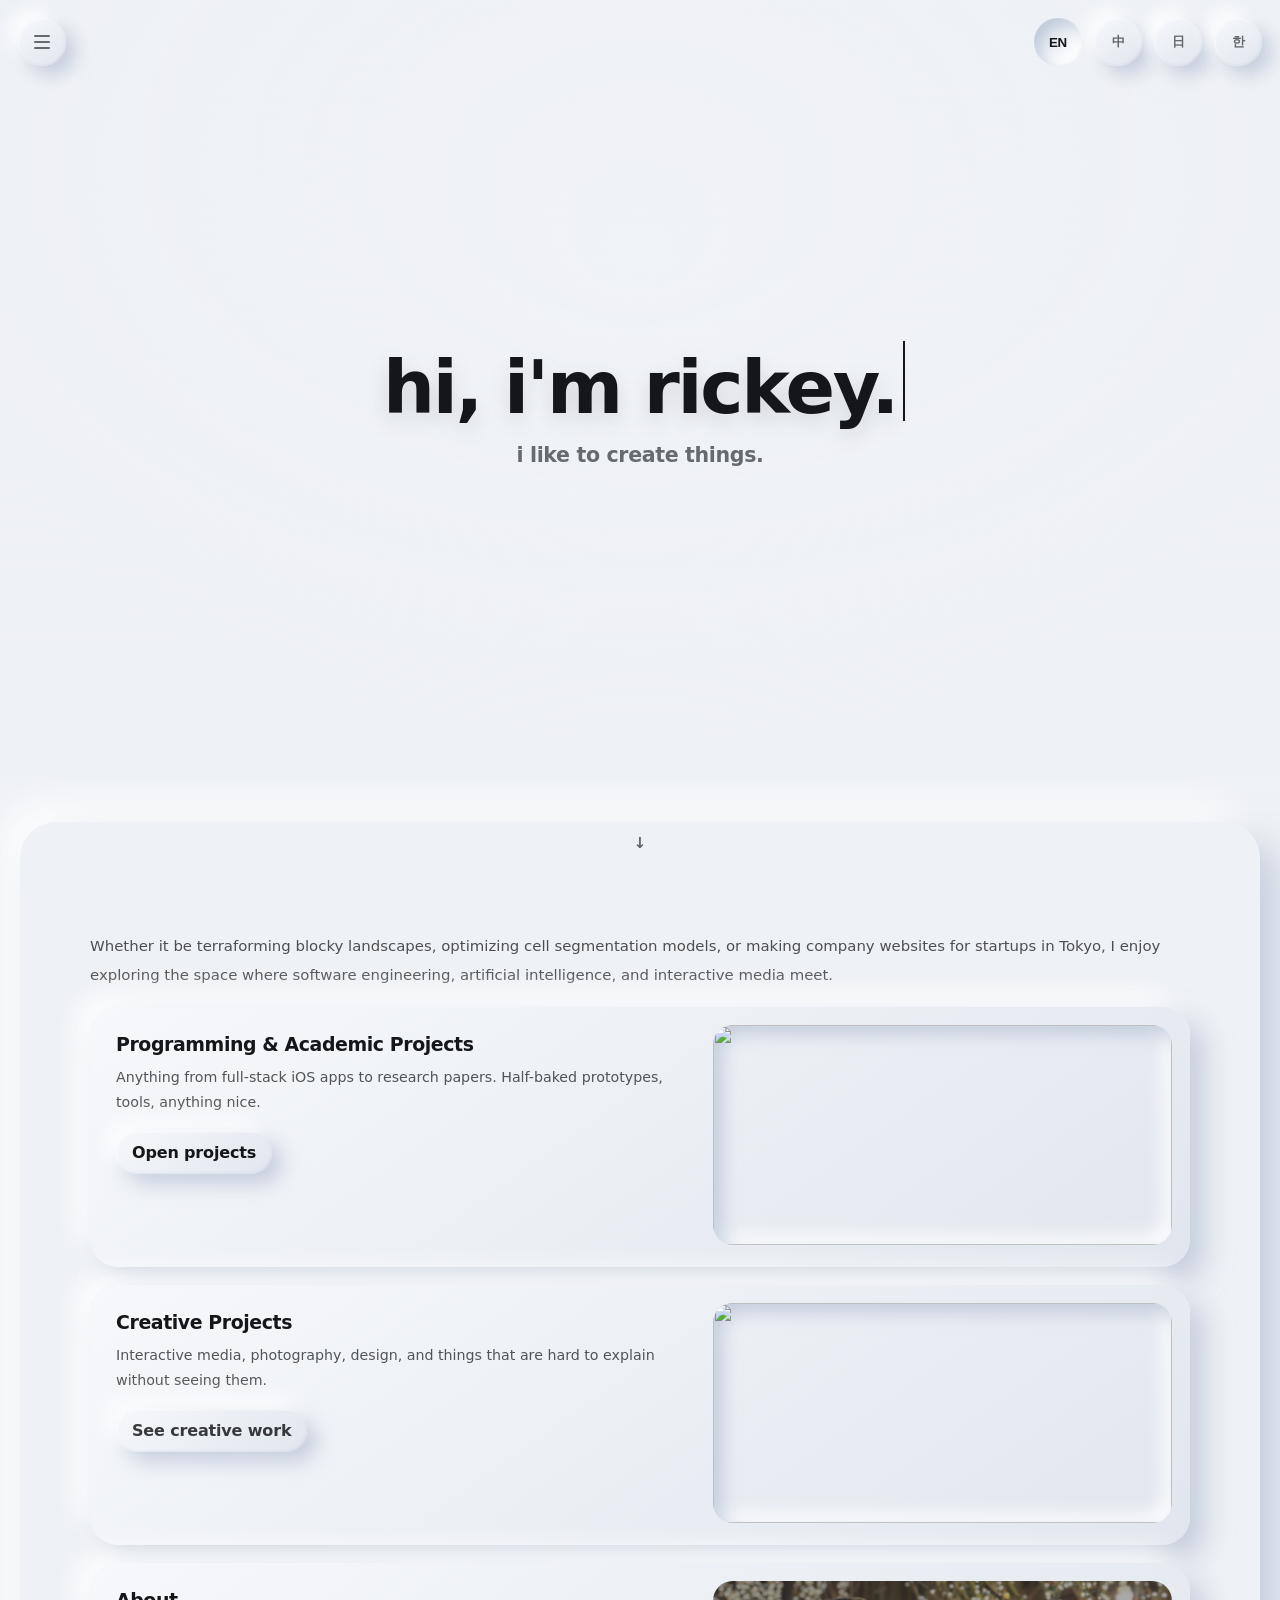
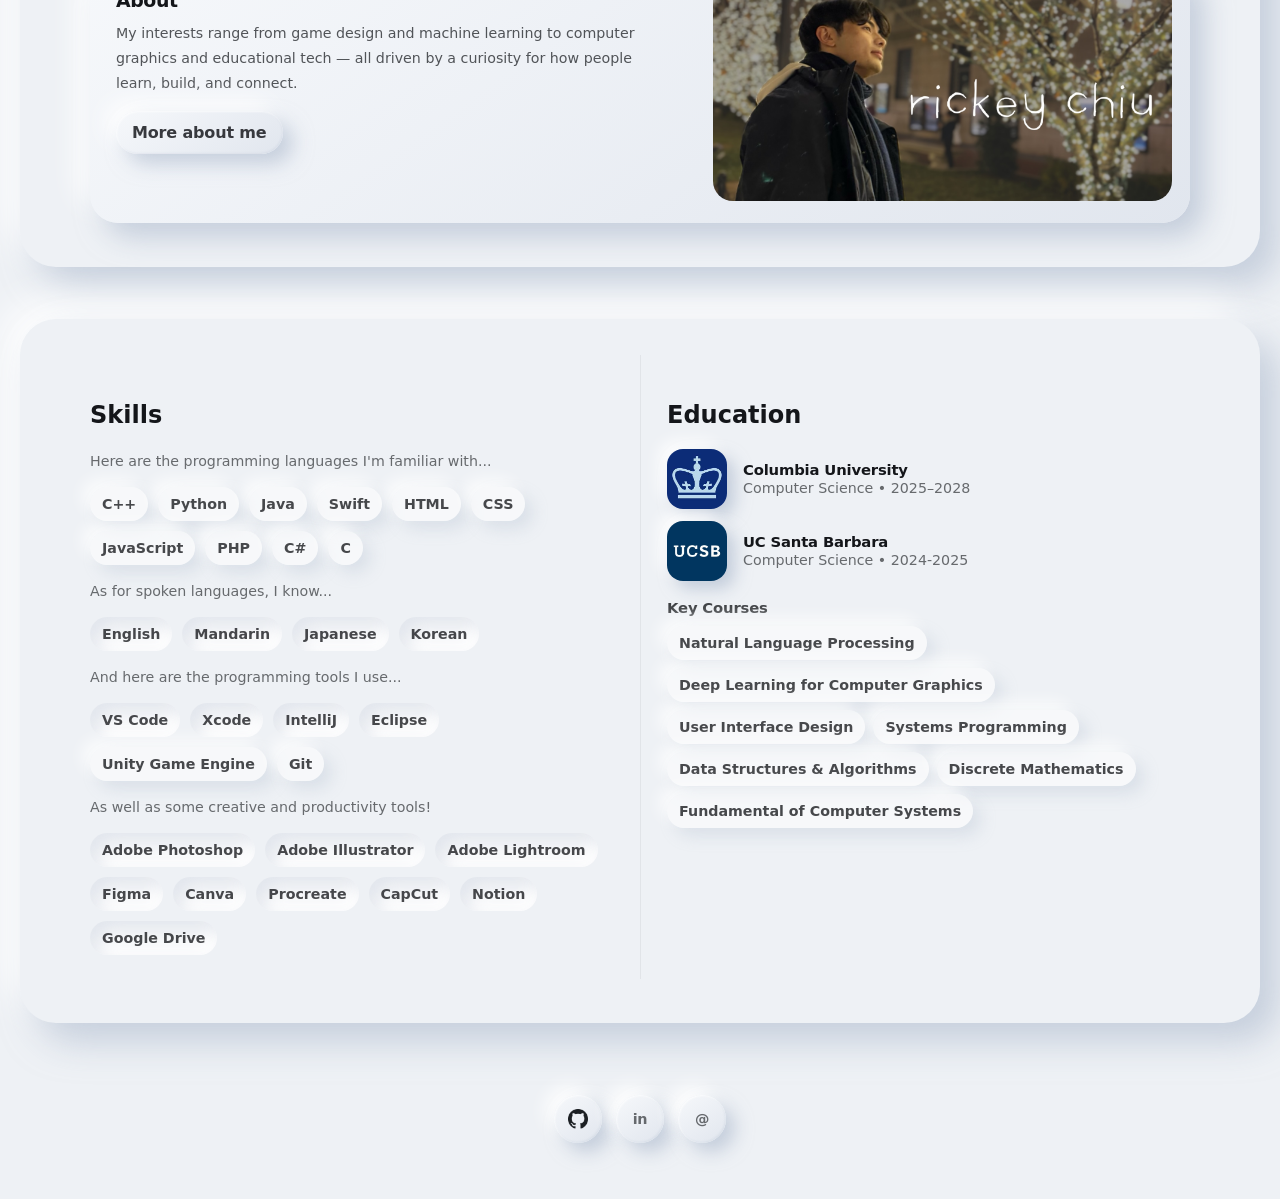
==== commit 7660dd69: "fleshed out coursework page, fixed mobile bugs" ====
--- a/index.html
+++ b/index.html
@@ -125,37 +125,37 @@
         <div class="skills-group">
           <p class="skills-note" data-i18n="spokenTitle">As for spoken languages, I know...</p>
           <ul class="pill-list" aria-label="Spoken languages">
-            <li class="pill skill-pill skill-pill-inset skill-pill-link" data-i18n="spokenEnglish" data-project-query="English">English</li>
-            <li class="pill skill-pill skill-pill-inset skill-pill-link" data-i18n="spokenMandarin" data-project-query="Mandarin">Mandarin</li>
-            <li class="pill skill-pill skill-pill-inset skill-pill-link" data-i18n="spokenJapanese" data-project-query="Japanese">Japanese</li>
-            <li class="pill skill-pill skill-pill-inset skill-pill-link" data-i18n="spokenKorean" data-project-query="Korean">Korean</li>
+            <li class="pill skill-pill skill-pill-inset" data-i18n="spokenEnglish">English</li>
+            <li class="pill skill-pill skill-pill-inset" data-i18n="spokenMandarin">Mandarin</li>
+            <li class="pill skill-pill skill-pill-inset" data-i18n="spokenJapanese">Japanese</li>
+            <li class="pill skill-pill skill-pill-inset" data-i18n="spokenKorean">Korean</li>
           </ul>
         </div>
 
         <div class="skills-group">
           <p class="skills-note" data-i18n="toolsTitle">And here are the programming tools I use...</p>
           <ul class="pill-list" aria-label="Programming tools">
-            <li class="pill skill-pill skill-pill-inset skill-pill-link" data-i18n="toolVscode" data-project-query="VS Code">VS Code</li>
-            <li class="pill skill-pill skill-pill-inset skill-pill-link" data-i18n="toolXcode" data-project-query="Xcode">Xcode</li>
-            <li class="pill skill-pill skill-pill-inset skill-pill-link" data-i18n="toolIntellij" data-project-query="IntelliJ">IntelliJ</li>
-            <li class="pill skill-pill skill-pill-inset skill-pill-link" data-i18n="toolEclipse" data-project-query="Eclipse">Eclipse</li>
-            <li class="pill skill-pill skill-pill-inset skill-pill-link" data-i18n="toolUnity" data-project-query="Unity Game Engine">Unity Game Engine</li>
-            <li class="pill skill-pill skill-pill-inset skill-pill-link" data-i18n="toolGithub" data-project-query="Git">Git</li>
+            <li class="pill skill-pill skill-pill-inset" data-i18n="toolVscode">VS Code</li>
+            <li class="pill skill-pill skill-pill-inset" data-i18n="toolXcode">Xcode</li>
+            <li class="pill skill-pill skill-pill-inset" data-i18n="toolIntellij">IntelliJ</li>
+            <li class="pill skill-pill skill-pill-inset" data-i18n="toolEclipse">Eclipse</li>
+            <li class="pill skill-pill skill-pill-link" data-i18n="toolUnity" data-project-query="Unity Game Engine">Unity Game Engine</li>
+            <li class="pill skill-pill skill-pill-link" data-i18n="toolGithub" data-project-query="Git">Git</li>
           </ul>
         </div>
 
         <div class="skills-group">
           <p class="skills-note" data-i18n="creativeToolsTitle">As well as some creative and productivity tools!</p>
           <ul class="pill-list" aria-label="Creative and productivity tools">
-            <li class="pill skill-pill skill-pill-inset skill-pill-link" data-i18n="toolPs" data-project-query="Adobe Photoshop">Adobe Photoshop</li>
-            <li class="pill skill-pill skill-pill-inset skill-pill-link" data-i18n="toolAi" data-project-query="Adobe Illustrator">Adobe Illustrator</li>
-            <li class="pill skill-pill skill-pill-inset skill-pill-link" data-i18n="toolLr" data-project-query="Adobe Lightroom">Adobe Lightroom</li>
-            <li class="pill skill-pill skill-pill-inset skill-pill-link" data-i18n="toolFigma" data-project-query="Figma">Figma</li>
-            <li class="pill skill-pill skill-pill-inset skill-pill-link" data-i18n="toolCanva" data-project-query="Canva">Canva</li>
-            <li class="pill skill-pill skill-pill-inset skill-pill-link" data-i18n="toolProcreate" data-project-query="Procreate">Procreate</li>
-            <li class="pill skill-pill skill-pill-inset skill-pill-link" data-i18n="toolCapcut" data-project-query="CapCut">CapCut</li>
-            <li class="pill skill-pill skill-pill-inset skill-pill-link" data-i18n="toolNotion" data-project-query="Notion">Notion</li>
-            <li class="pill skill-pill skill-pill-inset skill-pill-link" data-i18n="toolDrive" data-project-query="Google Drive">Google Drive</li>
+            <li class="pill skill-pill skill-pill-inset" data-i18n="toolPs">Adobe Photoshop</li>
+            <li class="pill skill-pill skill-pill-inset" data-i18n="toolAi">Adobe Illustrator</li>
+            <li class="pill skill-pill skill-pill-inset" data-i18n="toolLr">Adobe Lightroom</li>
+            <li class="pill skill-pill skill-pill-inset" data-i18n="toolFigma">Figma</li>
+            <li class="pill skill-pill skill-pill-inset" data-i18n="toolCanva">Canva</li>
+            <li class="pill skill-pill skill-pill-inset" data-i18n="toolProcreate">Procreate</li>
+            <li class="pill skill-pill skill-pill-inset" data-i18n="toolCapcut">CapCut</li>
+            <li class="pill skill-pill skill-pill-inset" data-i18n="toolNotion">Notion</li>
+            <li class="pill skill-pill skill-pill-inset" data-i18n="toolDrive">Google Drive</li>
           </ul>
         </div>
       </div>
--- a/style.css
+++ b/style.css
@@ -975,6 +975,10 @@
   max-width: 58ch;
 }
 
+.coursework-card .card-text p {
+  max-width: none;
+}
+
 .project-tag-list {
   margin-top: 2px;
   margin-bottom: 36px;
@@ -1303,11 +1307,14 @@
 }
 
 .skill-pill {
+  transition: transform 140ms ease, box-shadow 140ms ease, color 140ms ease;
+}
+
+.skill-pill-link {
   cursor: pointer;
-  transition: transform 140ms ease, box-shadow 140ms ease, color 140ms ease;
-}
-
-.skill-pill:hover {
+}
+
+.skill-pill-link:hover {
   transform: translateY(-1px);
   color: var(--text);
   box-shadow:
@@ -1315,7 +1322,7 @@
     -10px -10px 18px rgba(255, 255, 255, 0.82);
 }
 
-.skill-pill:focus-visible {
+.skill-pill-link:focus-visible {
   outline: 2px solid var(--ring);
   outline-offset: 3px;
 }
@@ -1325,13 +1332,26 @@
   box-shadow:
     inset 8px 8px 16px rgba(163, 177, 198, 0.24),
     inset -8px -8px 16px rgba(255, 255, 255, 0.78);
-}
-
-.skill-pill-inset:hover {
+  color: rgba(20, 22, 26, 0.66);
+}
+
+.pill.skill-pill-inset {
+  box-shadow:
+    inset 8px 8px 16px rgba(163, 177, 198, 0.24),
+    inset -8px -8px 16px rgba(255, 255, 255, 0.78);
+}
+
+.skill-pill:not(.skill-pill-link) {
+  cursor: default;
+  transition: none;
+}
+
+.skill-pill:not(.skill-pill-link):hover {
   transform: none;
-  box-shadow:
-    inset 9px 9px 18px rgba(163, 177, 198, 0.26),
-    inset -9px -9px 18px rgba(255, 255, 255, 0.82);
+  color: rgba(20, 22, 26, 0.78);
+  box-shadow:
+    inset 8px 8px 16px rgba(163, 177, 198, 0.24),
+    inset -8px -8px 16px rgba(255, 255, 255, 0.78);
 }
 
 .pill-list {
@@ -1437,10 +1457,6 @@
   gap: 8px;
 }
 
-.coursework-card .card-grid {
-  grid-template-columns: 1.15fr 0.85fr;
-}
-
 .coursework-code {
   margin: 0 0 12px;
   color: rgba(20, 22, 26, 0.5);
@@ -1448,36 +1464,6 @@
   letter-spacing: 0.12em;
   font-size: 0.72rem;
   font-weight: 700;
-}
-
-.coursework-image-frame {
-  display: grid;
-  place-items: center;
-  background:
-    radial-gradient(700px 220px at 78% 18%, rgba(255, 255, 255, 0.82), rgba(255, 255, 255, 0) 56%),
-    linear-gradient(145deg, rgba(215, 226, 244, 0.92), rgba(245, 248, 252, 0.98));
-}
-
-.coursework-media-label {
-  display: grid;
-  gap: 8px;
-  padding: 24px;
-  text-align: center;
-}
-
-.coursework-media-code {
-  color: rgba(20, 22, 26, 0.48);
-  text-transform: uppercase;
-  letter-spacing: 0.12em;
-  font-size: 0.72rem;
-  font-weight: 720;
-}
-
-.coursework-media-name {
-  letter-spacing: -0.03em;
-  font-family: var(--font-display);
-  font-size: clamp(1.2rem, 2.5vw, 1.8rem);
-  line-height: 1.08;
 }
 
 @media (max-width: 860px) {
@@ -1503,7 +1489,7 @@
 }
 
 .lang-picker-trigger {
-  display: none;
+  display: none !important;
 }
 
 .lang-picker-panel {
@@ -1604,7 +1590,7 @@
   }
 
   .lang-picker-trigger {
-    display: grid;
+    display: grid !important;
   }
 
   .lang-picker-panel {
@@ -1685,7 +1671,4 @@
     text-align: center;
   }
 
-  .coursework-card .card-grid {
-    grid-template-columns: 1fr;
-  }
-}
+}
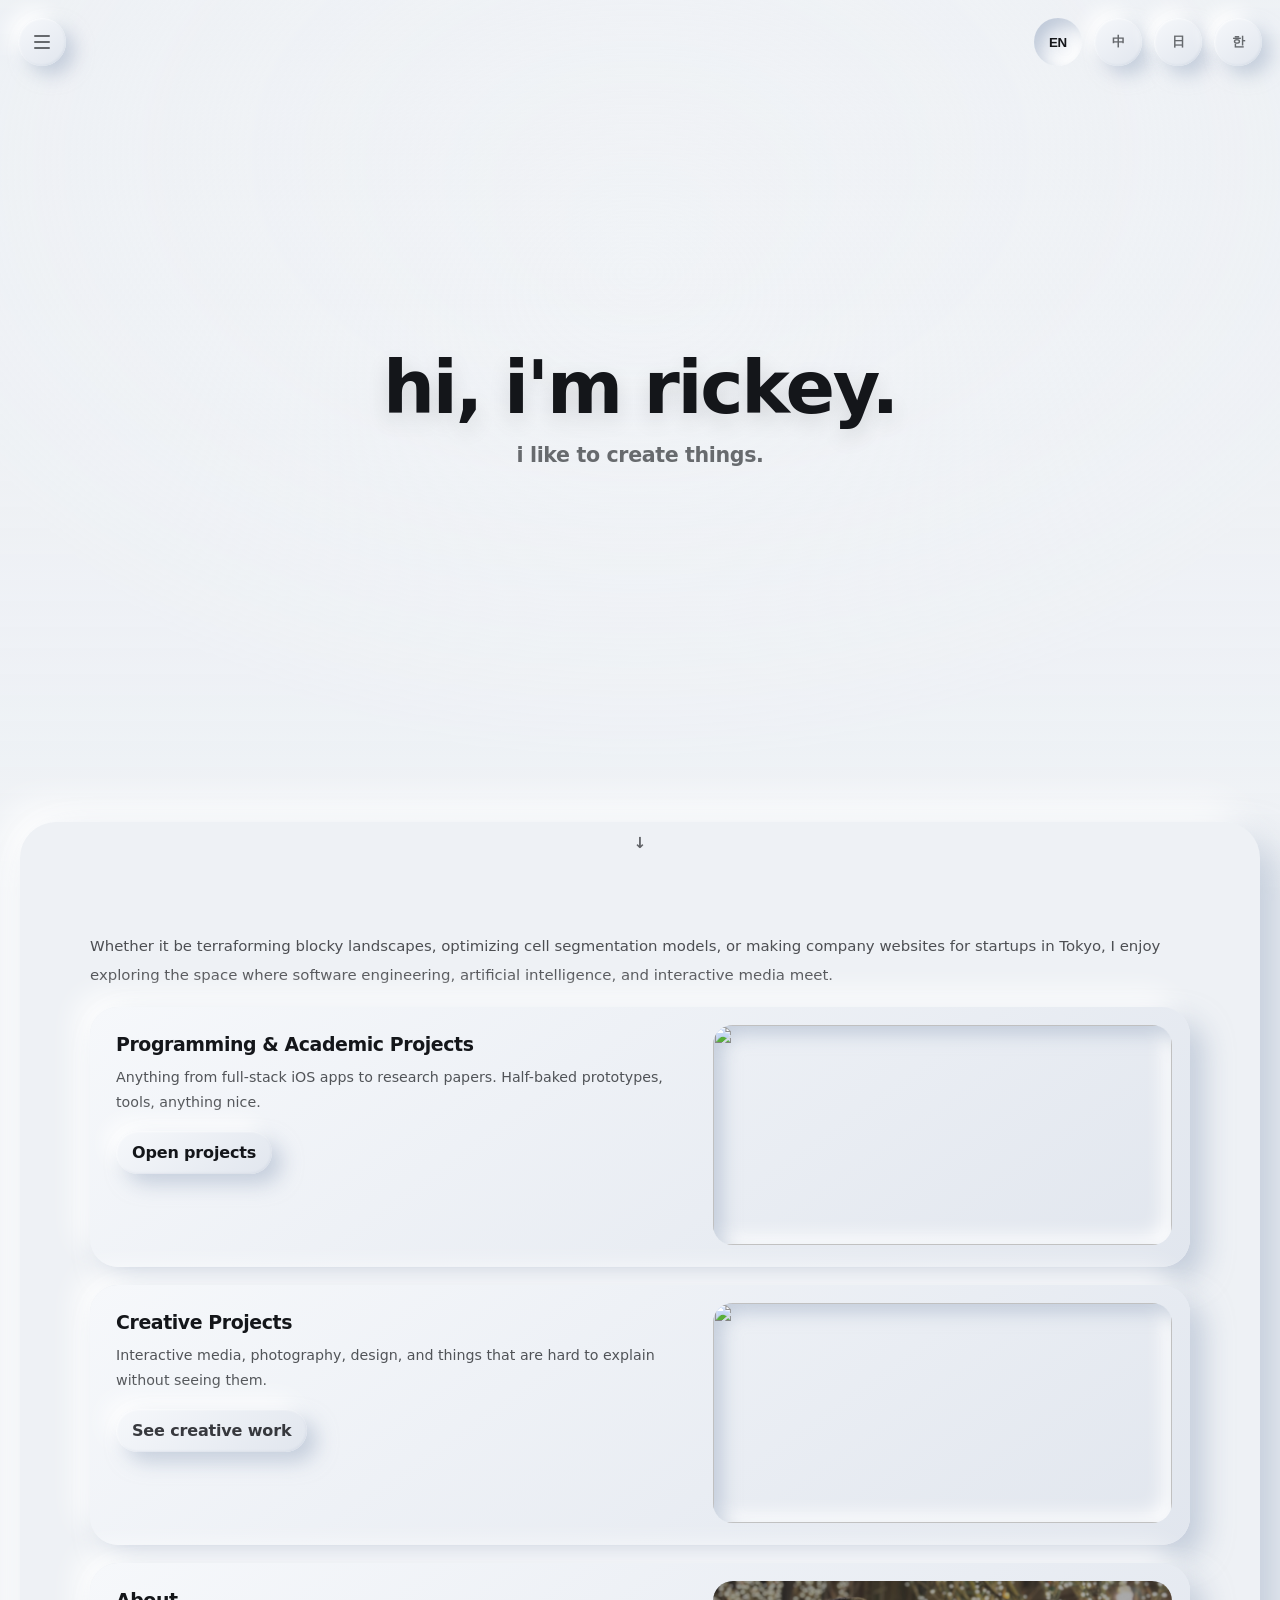
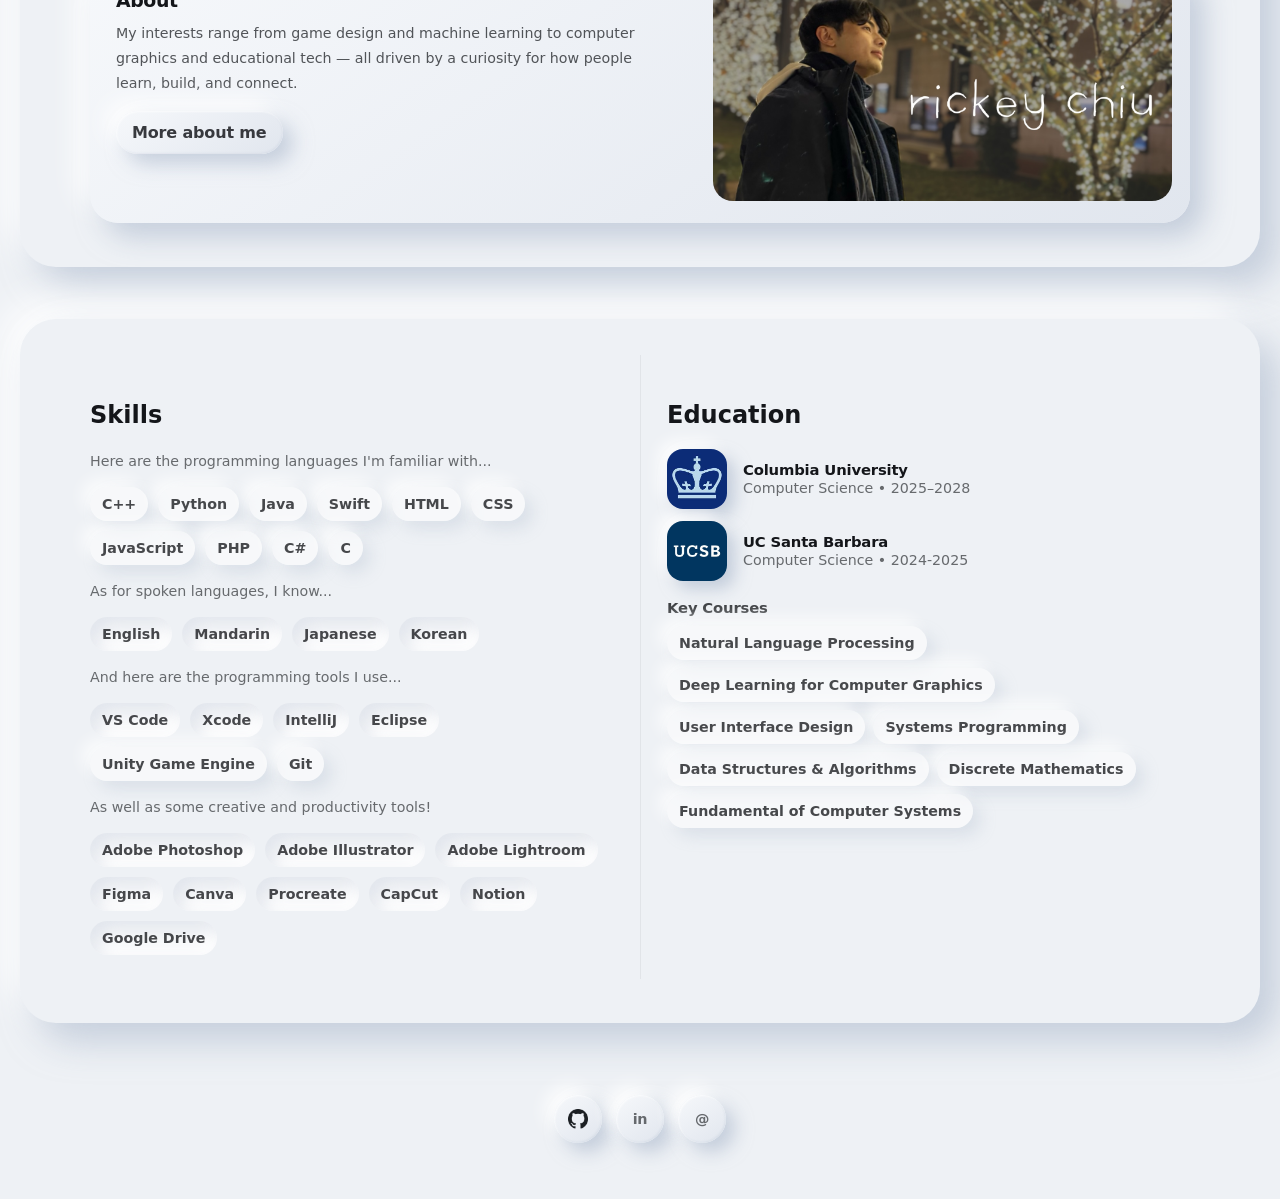
==== commit 4c46043d: "added icon and metadata" ====
--- a/index.html
+++ b/index.html
@@ -4,9 +4,17 @@
 <head>
   <meta charset="UTF-8" />
   <meta name="viewport" content="width=device-width, initial-scale=1.0" />
-  <title>rickeychiu</title>
-  <meta name="description" content="Rickey Chiu — creative builder and maker. Portfolio, resume, and experiments." />
+  <title>Rickey Chiu | Portfolio & Profile</title>
+  <meta name="description"
+    content="Rickey Chiu's portfolio featuring software engineering projects, creative work, research, and background." />
+  <meta property="og:description"
+    content="Portfolio featuring software engineering projects, creative work, research, and background." />
+
+  <meta property="og:type" content="website" />
+  <meta property="og:url" content="https://rickeychiu.com/" />
+  <meta property="og:image" content="https://rickeychiu.com/assets/images/portfolio.png" />
   <link rel="stylesheet" href="style.css" />
+  <link rel="icon" type="image/png" href="assets/images/favicon.png" />
 </head>
 
 <body>
@@ -115,7 +123,8 @@
             <li class="pill skill-pill skill-pill-link" data-i18n="langSwift" data-project-query="Swift">Swift</li>
             <li class="pill skill-pill skill-pill-link" data-i18n="langHtml" data-project-query="HTML">HTML</li>
             <li class="pill skill-pill skill-pill-link" data-i18n="langCss" data-project-query="CSS">CSS</li>
-            <li class="pill skill-pill skill-pill-link" data-i18n="langJavascript" data-project-query="JavaScript">JavaScript</li>
+            <li class="pill skill-pill skill-pill-link" data-i18n="langJavascript" data-project-query="JavaScript">
+              JavaScript</li>
             <li class="pill skill-pill skill-pill-link" data-i18n="langPhp" data-project-query="PHP">PHP</li>
             <li class="pill skill-pill skill-pill-link" data-i18n="langCsharp" data-project-query="C#">C#</li>
             <li class="pill skill-pill skill-pill-link" data-i18n="langC" data-project-query="C">C</li>
@@ -139,7 +148,8 @@
             <li class="pill skill-pill skill-pill-inset" data-i18n="toolXcode">Xcode</li>
             <li class="pill skill-pill skill-pill-inset" data-i18n="toolIntellij">IntelliJ</li>
             <li class="pill skill-pill skill-pill-inset" data-i18n="toolEclipse">Eclipse</li>
-            <li class="pill skill-pill skill-pill-link" data-i18n="toolUnity" data-project-query="Unity Game Engine">Unity Game Engine</li>
+            <li class="pill skill-pill skill-pill-link" data-i18n="toolUnity" data-project-query="Unity Game Engine">
+              Unity Game Engine</li>
             <li class="pill skill-pill skill-pill-link" data-i18n="toolGithub" data-project-query="Git">Git</li>
           </ul>
         </div>
@@ -204,7 +214,7 @@
     </div>
   </section>
 
-    <footer class="behind-footer" aria-label="Links">
+  <footer class="behind-footer" aria-label="Links">
     <a class="neumorphic-circle footer-icon-link" href="https://github.com/rickeychiu" target="_blank" rel="noreferrer"
       aria-label="GitHub" title="GitHub">
       <img src="assets/images/githublogo.png" alt="" class="footer-icon-image" />
@@ -225,4 +235,4 @@
   <script src="script.js"></script>
 </body>
 
-</html>
+</html>
